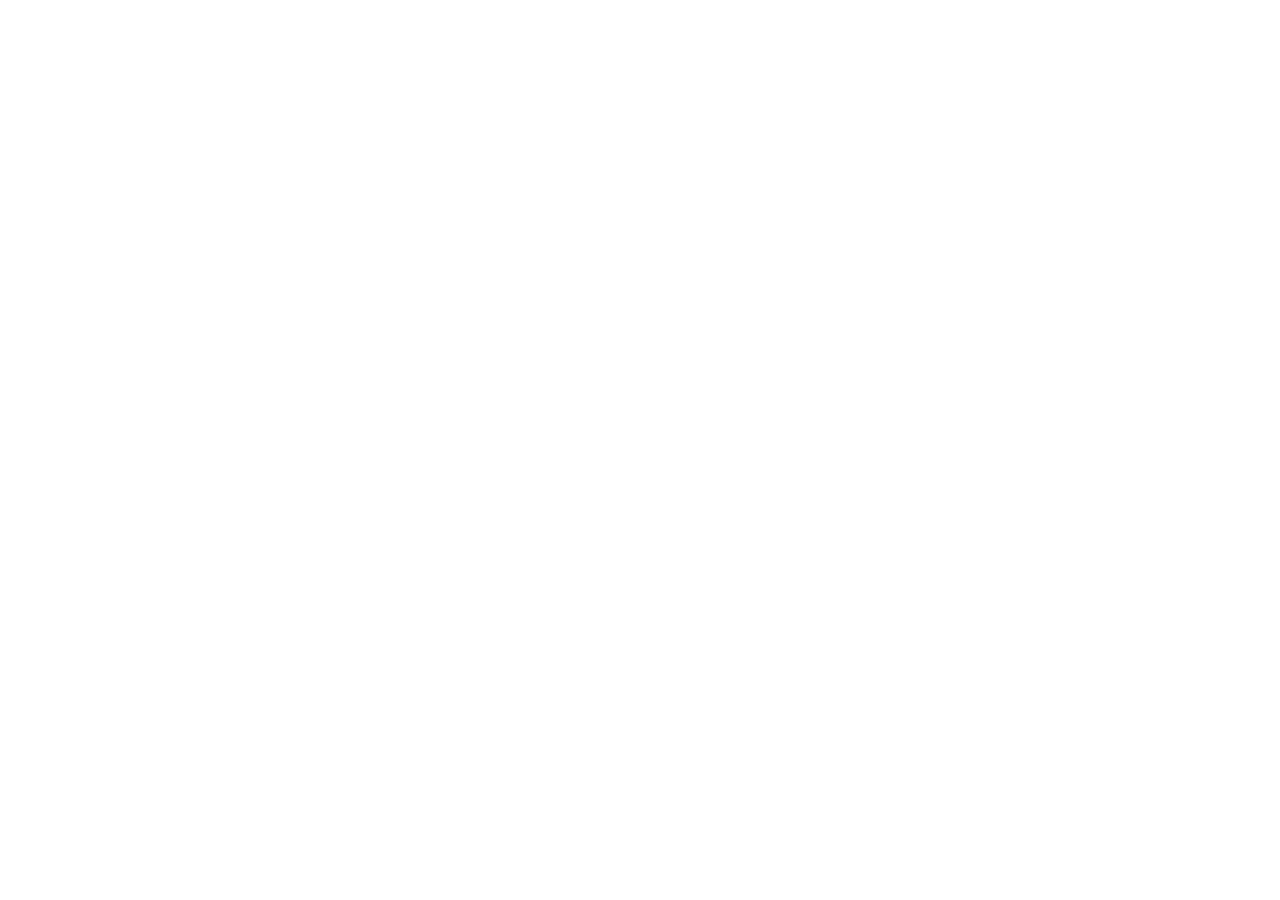
==== index.html @ 860aab01 "Initial commit" ====
<!DOCTYPE html>
<html lang="ru">
  <head>
    <meta charset="UTF-8" />
    <meta http-equiv="X-UA-Compatible" content="IE=edge" />
    <meta name="viewport" content="width=device-width, initial-scale=1.0" />
    <title>Оно тебе надо — аукцион вещей, в которые никто не верил</title>
  </head>
  <body></body>
</html>
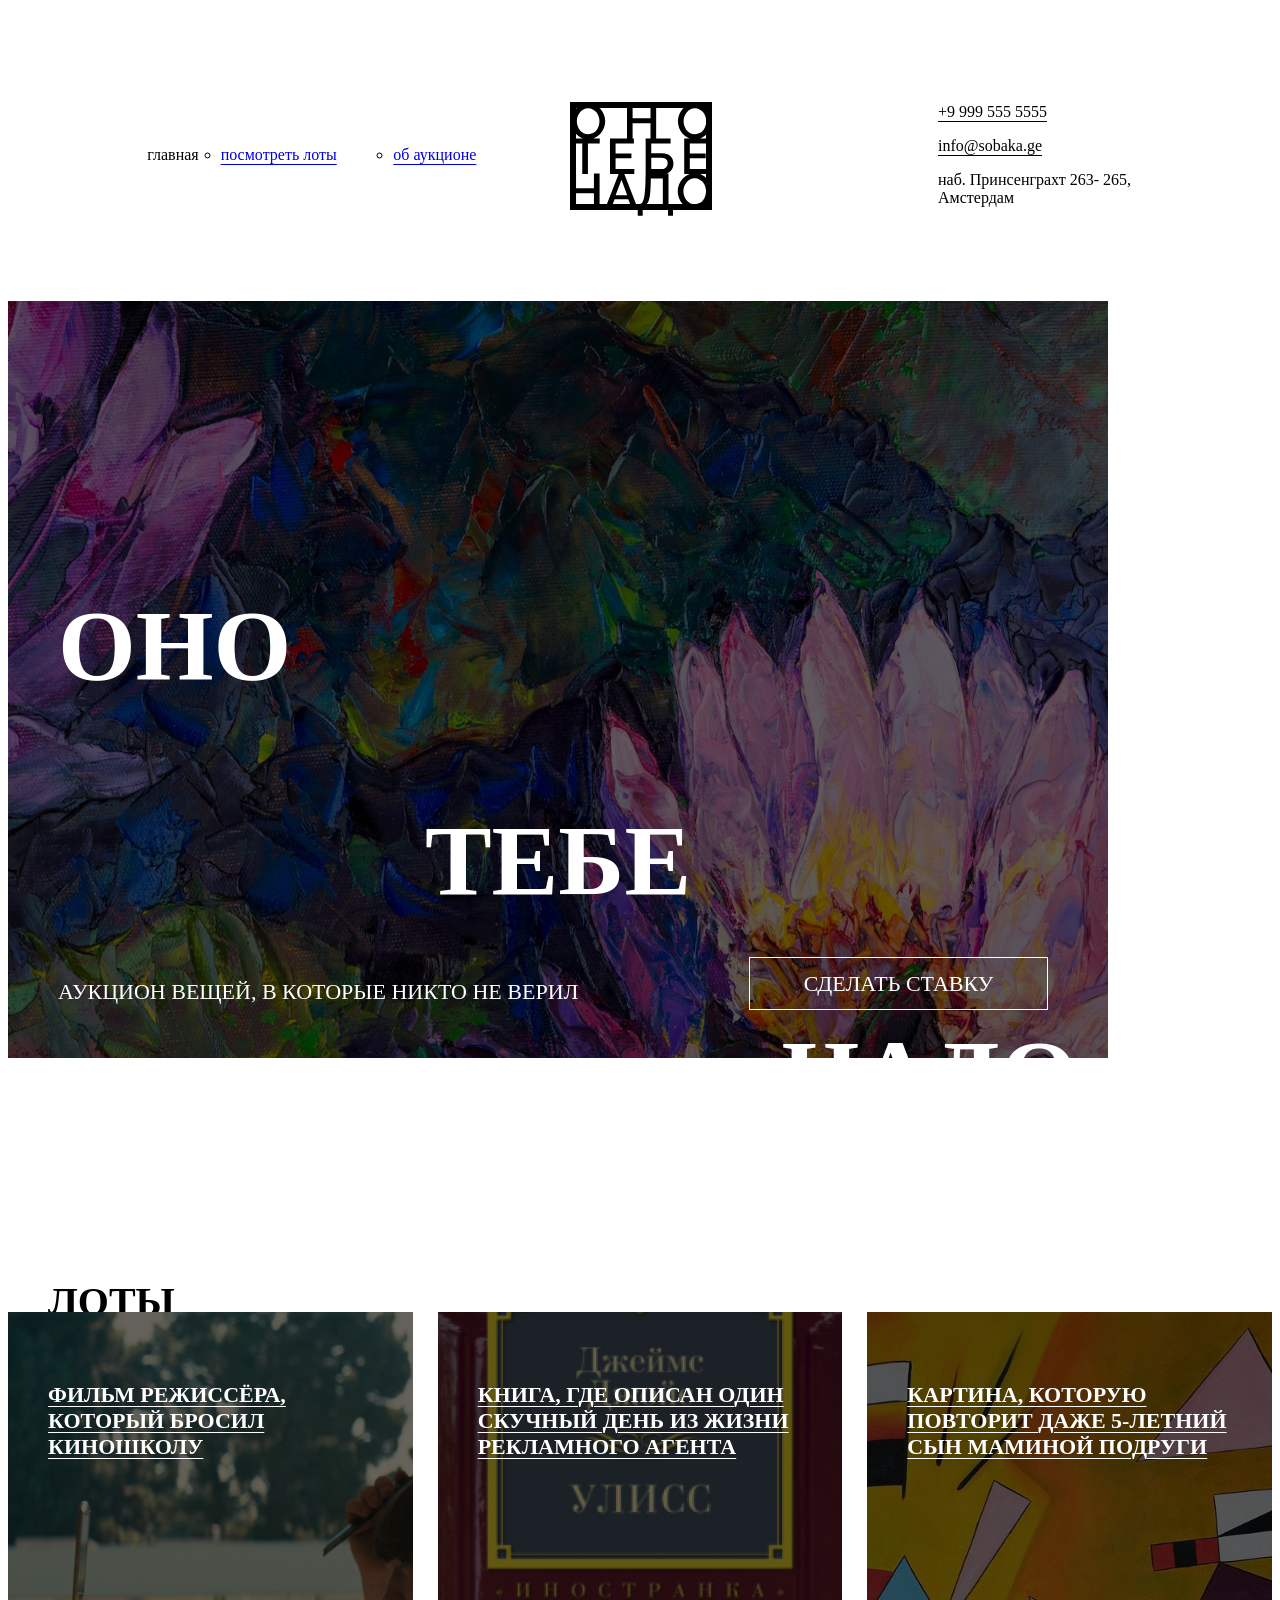
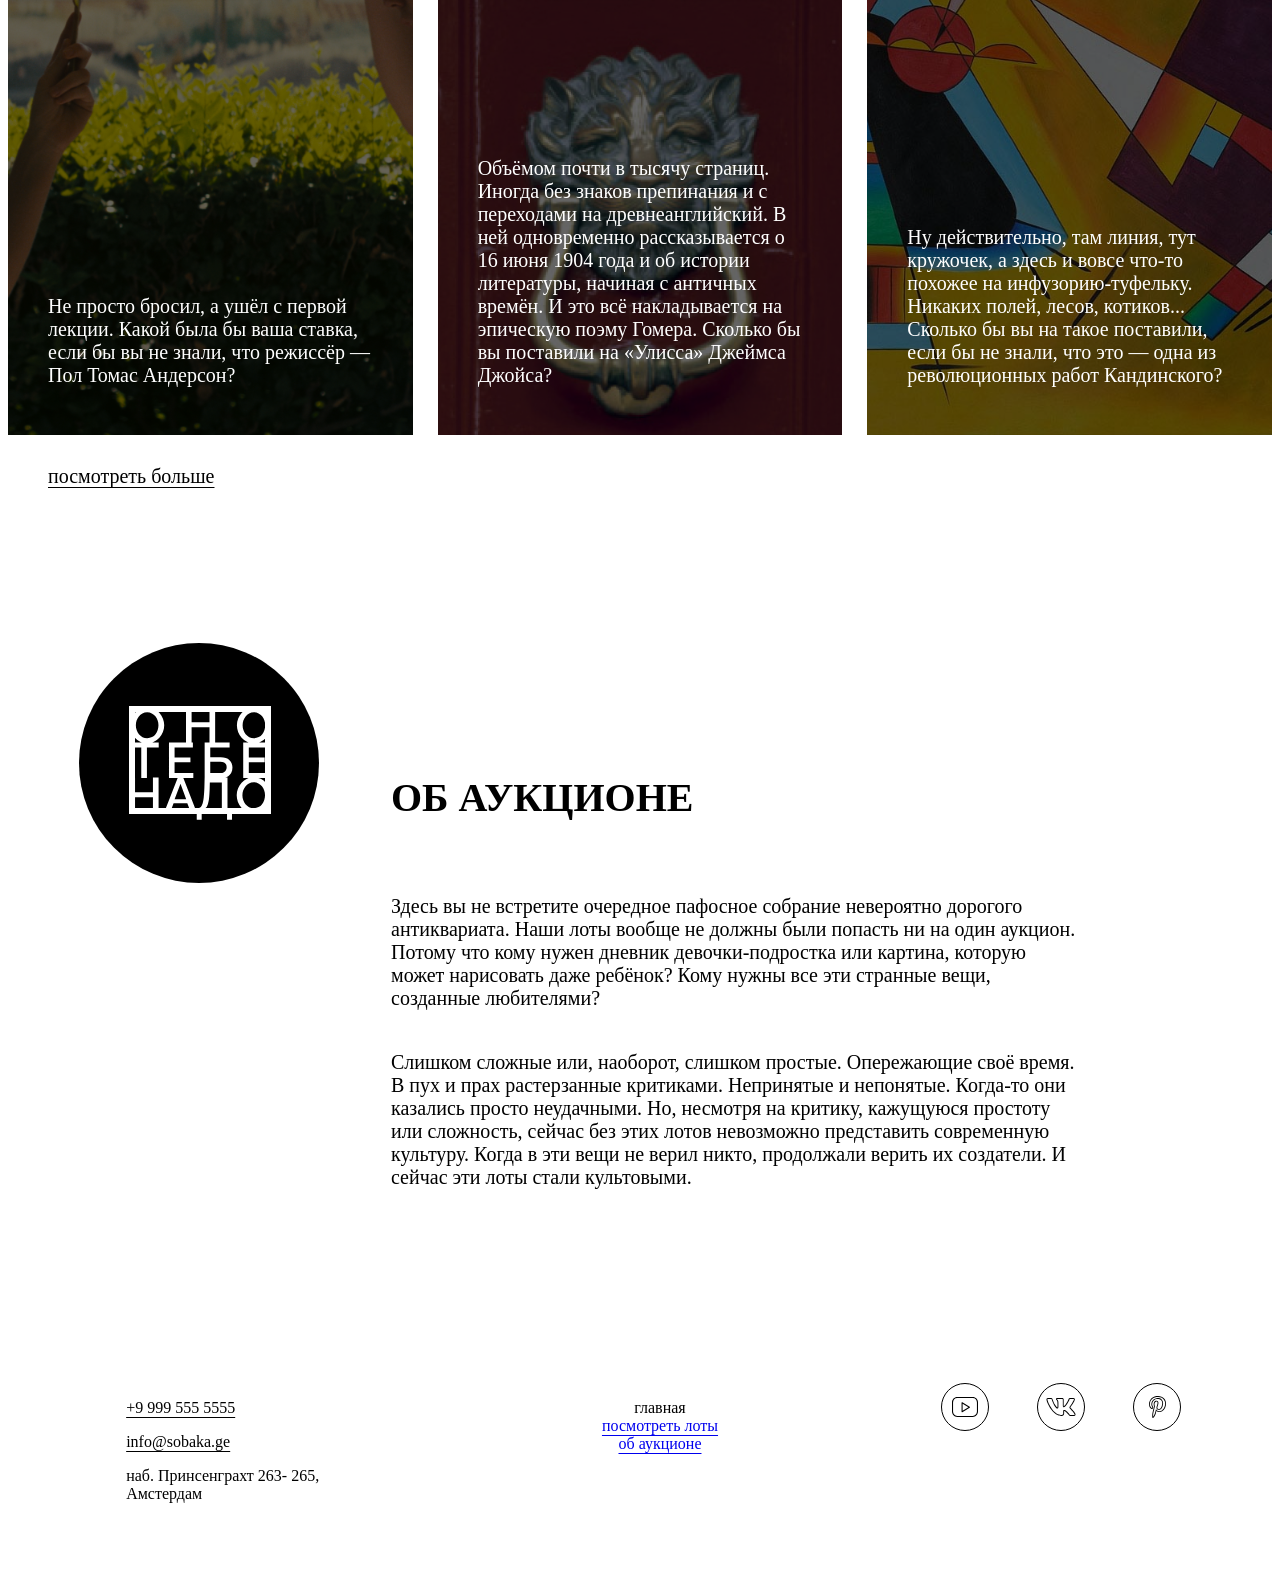
==== commit fba7baec: "новая папка" ====
--- a/index.html
+++ b/index.html
@@ -5,6 +5,150 @@
     <meta http-equiv="X-UA-Compatible" content="IE=edge" />
     <meta name="viewport" content="width=device-width, initial-scale=1.0" />
     <title>Оно тебе надо — аукцион вещей, в которые никто не верил</title>
+    <link rel="stylesheet" href="fonts/fonts.css">
+    <link rel="stylesheet" href="styles/global.css">
+    <link rel="stylesheet" href="styles/style.css">
   </head>
-  <body></body>
+  <body>
+    <header class="header">
+      <nav class="nav">
+        <ul class="menu">
+          <li class="list_non">
+            <a class="favorit">главная</a>
+          </li>
+          <li>
+            <a class="looklots" href="#0">посмотреть лоты</a>
+          </li>
+          <li>
+            <a class="info" href="#0">об аукционе</a>
+          </li>
+        </ul>
+
+      </nav>
+      <a class="logofirst">
+        <img src="images/logo-black.svg" alt="оно тебе надо">
+      </a>
+      <address class="contacts">
+        <ul class="address">
+            <li class="address_number"><p>+9 999 555 5555</p></li>
+            <li class="address_email"><p>info@sobaka.ge</p></li>
+            <li class="address_street"><p>наб. Принсенграхт 263- 265, Амстердам</p></li>
+        </ul>
+          </address>
+    </header>
+    
+    <main class="main">
+  <div class="cover">
+    <!-- Главный контейнер-->
+    <div class="img_container">
+      
+    
+      <img class="img_lotus" src="images/cover.jpg" alt="цветы, лотусы">
+      
+      <!-- Затемнение-->
+      <div class="overlay"></div>
+      
+    
+      <div class="title_conteiner">
+        <div class="title">
+          <p class="title_ono">ОНО</p>
+          <p class="title_tebe">ТЕБЕ</p>
+          <p class="title_nado">НАДО</p>
+        </div>
+      </div>
+      
+    
+      <div class="description">
+        <p>Аукцион вещей, в которые никто не верил</p>
+        <div class="button" >
+          <span class="button_click" href="#0">Сделать ставку</span>
+        </div>
+      </div>
+    </div>
+  </div>
+
+  <div class="lots">
+<p class="titlelots">Лоты</p>
+
+<section class="grid_lots">
+  <div class="imglot1">
+    <div class="overlay"></div>
+    <div class="titlots">
+    <p class="1">Фильм режиссёра, который бросил киношколу</p></div>
+    <div class="textlots">
+    <a>Не просто бросил, а ушёл с первой лекции. Какой была бы ваша ставка, если бы вы не знали, что режиссёр — Пол Томас Андерсон?</a>
+    </div>
+    <img class="imglot" src="images/card-lot-01.jpg" alt="Парень расчесывается и смотрит в зеркало">
+</div>
+  <div class="imglot2">
+    <div class="overlay"></div>
+        <div class="titlots">
+    <p class="1">Книга, где описан один скучный день из жизни рекламного агента</p></div>
+    <div class="textlots">
+    <a>Объёмом почти в тысячу страниц. Иногда без знаков препинания и с переходами на древнеанглийский. В ней одновременно рассказывается о 16 июня 1904 года и об истории литературы, начиная с античных времён. И это всё накладывается на эпическую поэму Гомера. Сколько бы вы поставили на «Улисса» Джеймса Джойса?</a>
+    </div>
+    <img class="imglot" src="images/card-lot-02.jpg" alt="Дверная ручка с подписью Джеймс Джойс Улисс Иностранка">
+  
+  </div>
+  <div class="imglot3">
+    <div class="overlay"></div>
+        <div class="titlots">
+    <p class="1">Картина, которую повторит даже 5-летний сын маминой подруги</p></div>
+    <div class="textlots">
+    <a>Ну действительно, там линия, тут кружочек, а здесь и вовсе что-то похожее на инфузорию-туфельку. Никаких полей, лесов, котиков... Сколько бы вы на такое поставили, если бы не знали, что это — одна из революционных работ Кандинского?</a>
+    </div>
+    <img class="imglot" src="images/card-lot-03.jpg" alt="Геометрические фигуры разной раскраски">
+  </div>
+  <div class="asidelots">
+    <span href="#0">посмотреть больше</span>
+  </div>
+</section>
+</div>
+
+<aside class="about">
+  <div class="blackitem">
+  <div class="imgwhitelogo">
+    <img src="images/logo-white.svg" alt="черный круг"></div>
+</div>
+<div class="asidecont">
+  <h1 class="asidetitle">Об аукционе</h1>
+  <div class="asidetext">
+  <h2 class="aboutinfo">Здесь вы не встретите очередное пафосное собрание невероятно дорогого антиквариата. Наши лоты вообще не должны были попасть ни на один аукцион. Потому что кому нужен дневник девочки-подростка или картина, которую может нарисовать даже ребёнок? Кому нужны все эти странные вещи, созданные любителями?</h2>
+  <h2 class="aboutinfo">Слишком сложные или, наоборот, слишком простые. Опережающие своё время. В пух и прах растерзанные критиками. Непринятые и непонятые. Когда-то они казались просто неудачными. Но, несмотря
+на критику, кажущуюся простоту или сложность, сейчас без этих лотов невозможно представить современную культуру. Когда в эти вещи не верил никто, продолжали верить их создатели. И сейчас эти лоты стали культовыми. </h2>
+</div>
+</div>
+</aside>
+</main>
+<foother class="foother">
+
+        <address class="contacts_foother">
+        <ul class="address">
+            <li class="address_number"><p>+9 999 555 5555</p></li>
+            <li class="address_email"><p>info@sobaka.ge</p></li>
+            <li class="address_street"><p>наб. Принсенграхт 263- 265, Амстердам</p></li>
+        </ul>
+          </address>
+
+  <nav class="nav_foother">
+        <ul class="menu_nav_foother">
+          <li>
+            <a class="favorit">главная</a>
+          </li>
+          <li>
+            <a class="looklots" href="#0">посмотреть лоты</a>
+          </li>
+          <li>
+            <a class="info" href="#0">об аукционе</a>
+          </li>
+        </ul>
+
+      </nav>
+      <div class="img_foother">
+<img src="images/yt.svg" alt="Логотип Ютуб">
+<img src="images/vk.svg" alt="ЛоготипВконтакте">
+<img src="images/pinterest.svg" alt="Логотип Пинтерест">
+      </div>
+</foother>
+  </body>
 </html>
--- a/fonts/fonts.css
+++ b/fonts/fonts.css
@@ -0,0 +1,17 @@
+@font-face {
+  font-family: Raleway;
+  src:
+    url(./Raleway-Regular.woff2) format('woff2'),
+    url(./Raleway-Regular.woff) format('woff');
+  font-weight: normal;
+  font-display: swap;
+}
+
+@font-face {
+  font-family: Raleway;
+  src:
+    url(./Raleway-Bold.woff2) format('woff2'),
+    url(./Raleway-Bold.woff) format('woff');
+  font-weight: bold;
+  font-display: swap;
+}
--- a/styles/style.css
+++ b/styles/style.css
@@ -0,0 +1,321 @@
+
+.header {
+    height: 293px;
+    display: grid;
+    grid-template-columns: 1fr min-content 1fr;
+    align-items: center;
+}
+.logofirst {
+    display: block;
+    width: 148px;
+    height: 105px;
+
+}
+
+.menu {
+    display: grid;
+    grid-template-columns: 1fr 1fr 1fr;
+    position: relative;
+    list-style-type: circle;
+}
+
+.nav {
+    white-space: nowrap;
+}
+
+.info, .looklots {
+    text-decoration: underline;
+    text-decoration-skip-ink:auto;
+    text-decoration-thickness:1px;
+    text-underline-offset:4px;
+}
+.list_non {
+    list-style: none;
+    text-align: end;
+    margin-right: 22px;
+} 
+
+li {
+    padding-right: 0;
+    column-gap: 50px;
+}
+
+.contacts {
+    margin-left: 184px;
+    margin-right: 100px;
+    white-space: initial;
+}
+
+.address {
+    list-style: none;
+    font-style: normal;
+}
+.address_number, .address_email {
+    text-decoration: underline;
+    text-decoration-skip-ink:auto;
+    text-decoration-thickness:1px;
+    text-underline-offset:4px;
+}
+
+.main {
+    width: 100%;
+    height: max-content;
+}
+
+.cover {
+    height: 757px;
+    width: 1100px;
+    overflow: hidden;
+    margin-bottom: 180px;
+}
+
+
+
+.img_container {
+    position: relative;
+    width: 1100px;
+    height: 757px;
+    overflow: hidden;
+    object-fit: cover;
+    display: block;
+}
+
+.img_lotus {
+    width: 100%;
+    height: 100%;
+}
+.overlay {
+    position: absolute;
+    width: 100%;
+    height: 100%;
+    top: 0;
+    left: 0;
+    background-color: rgba(0, 0, 0, 0.6);
+}
+
+.title {
+  position: absolute;
+  top: 50%;
+  left: 50%;
+  width: 1000px;
+  height: 385px;
+  transform: translate(-50%, -50%);
+  text-align: center;
+  color: white;
+  margin: 0;
+  z-index: 3;
+  font-size: 100px;
+  font-weight: 700;
+  letter-spacing: 30%;
+}
+
+.title_ono {
+    text-align: start;
+}
+
+.title_tebe {
+    text-align: center;
+}
+
+.title_nado {
+    text-align: end;
+    transform: translate(20px, 0);
+}
+
+.description {
+    z-index: 3;
+    position: absolute;
+    width: 90%;
+    height: 51px;
+    color: white;
+    left: 0;
+    bottom: 0;
+    margin: 50px;
+    text-transform: uppercase;
+    align-content: center;
+    font-size: 22px;
+    word-spacing: 90%;
+}
+
+.button {
+    display: flex;
+    position: absolute;
+    right: 0;
+    top: 0;
+    width: 30%;
+    height: 100%;
+    border: 1px solid white;
+    justify-content: center;
+}
+
+.button_click {
+    text-decoration: none;
+    align-content: center;
+}
+
+.lots {
+    position: relative;
+    width: 100%;
+}
+
+.titlelots {
+    position: absolute;
+    top: 0;
+    left: 40;
+    text-transform: uppercase;
+    font-size: 40px;
+    font-weight: bold;
+    margin-left: 40px;
+}
+
+.grid_lots {
+    height: 100%;
+    width: 100%;
+    position: relative;
+    top: 0;
+    left: 0;
+    display: grid;
+    grid-template-columns: 1fr 1fr 1fr;
+    height: 723px;
+    overflow: hidden;
+    gap: 25px;
+    padding-top: 74px;
+    padding-bottom: 53px;
+}
+
+.imglot1, 
+.imglot2,
+.imglot3 {
+    position: relative;
+    width: 100%;
+    height: 100%;
+    overflow: hidden;
+
+    display: block;
+}
+
+.imglot {
+    width: 100%;
+    height: 100%;
+    object-fit: cover;
+}
+
+.titlots {
+    top: 0;
+    left: 0;
+    color: white;
+    position: absolute;
+    margin: 48px 40px;
+    font-size: 22px;
+    font-weight: bold;
+    text-transform: uppercase;
+    text-decoration: underline;
+    text-decoration-skip-ink:auto;
+    text-decoration-thickness:1px;
+    text-underline-offset:4px;
+}
+
+.textlots {
+    bottom: 0;
+    left: 0;
+    position: absolute;
+    color: white;
+    font-size: 20px;
+    margin: 48px 40px;
+    max-height: 360px;
+}
+.asidelots {
+    position: absolute;
+    bottom: 0;
+    left: 0;
+    margin-left: 40px;
+    font-size: 20px;
+    text-decoration: underline;
+    text-decoration-skip-ink:auto;
+    text-decoration-thickness:1px;
+    text-underline-offset:4px;
+
+}
+
+.about {
+    position: relative;
+    width: 1052px;
+    height: 595px;
+    margin: 120px 24px 180px;
+
+}
+
+.imgwhitelogo {
+    margin: auto;
+    width: 148px;
+    height: 114px;
+}
+
+.blackitem {
+    position: relative;
+    width: 240px;
+    height: 240px;
+    border-radius: 240px;
+    background-color: black;
+    left: 47px;
+    top: 35px;
+    align-content: center;
+}
+
+.asidecont {
+    position: absolute;
+    bottom: 13px;
+    right: 0;
+    width: 693px;
+    height: 449px;
+    display: flex;
+    flex-direction: column;
+    justify-content: space-between;
+}
+
+.asidetext {
+    position: relative;
+}
+
+.asidetitle {
+    text-transform: uppercase;
+    font-size: 40px;
+}
+
+.aboutinfo {
+    font-size: 20px;
+    font-weight: normal;
+    padding-top: 24px;
+}
+
+.foother {
+    display: grid;
+    grid-template-columns: 1fr 1fr 1fr;
+    width: 100%;
+    height: 180px;
+    justify-items: center;
+}
+
+.contacts_foother {
+    max-width: 265px;
+    list-style: none;
+    font-style: normal;
+}
+
+.nav_foother {
+    text-align: center;
+}
+
+.menu_nav_foother {
+    display: grid;
+    grid-template-rows: 1fr 1fr 1fr;
+    list-style-type: none;
+}
+
+.img_foother {
+    width: 48px;
+    display: flex;
+    gap: 48px;
+    align-items: flex-start;
+    justify-content: center;
+}
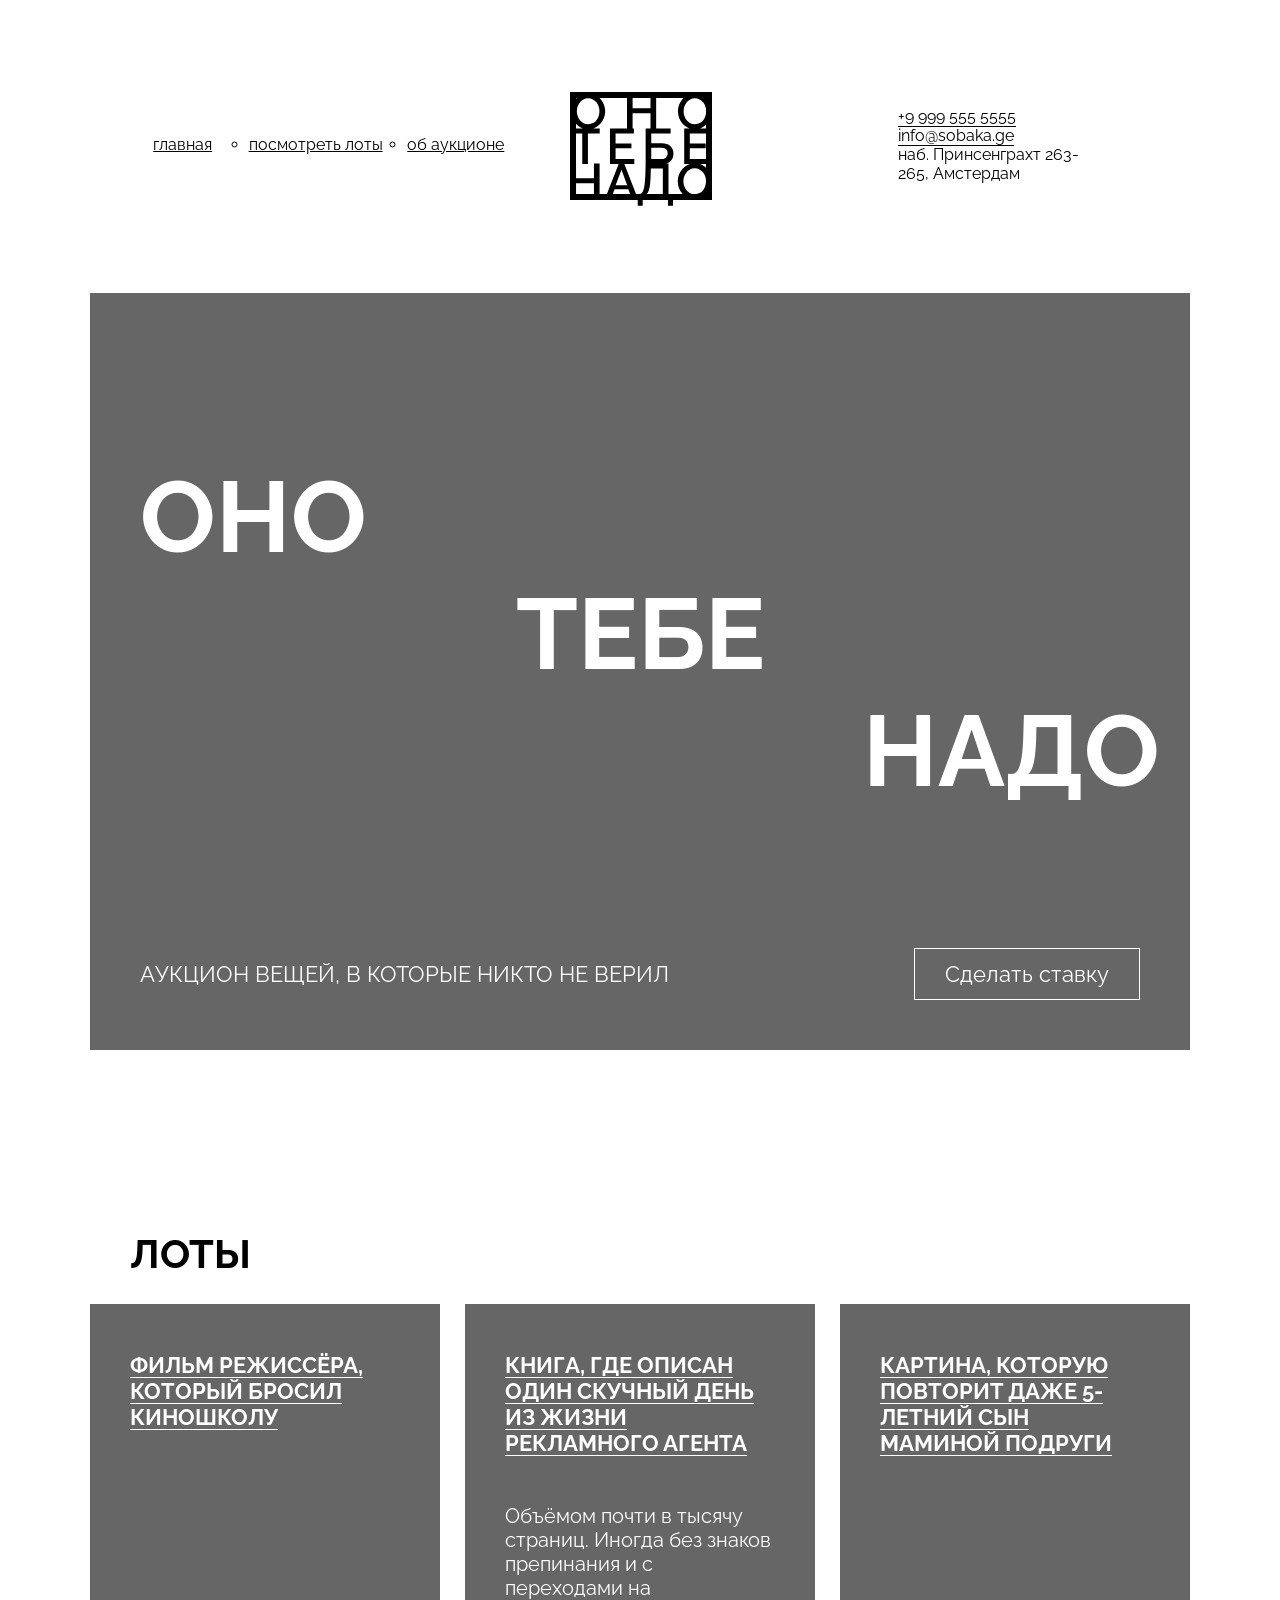
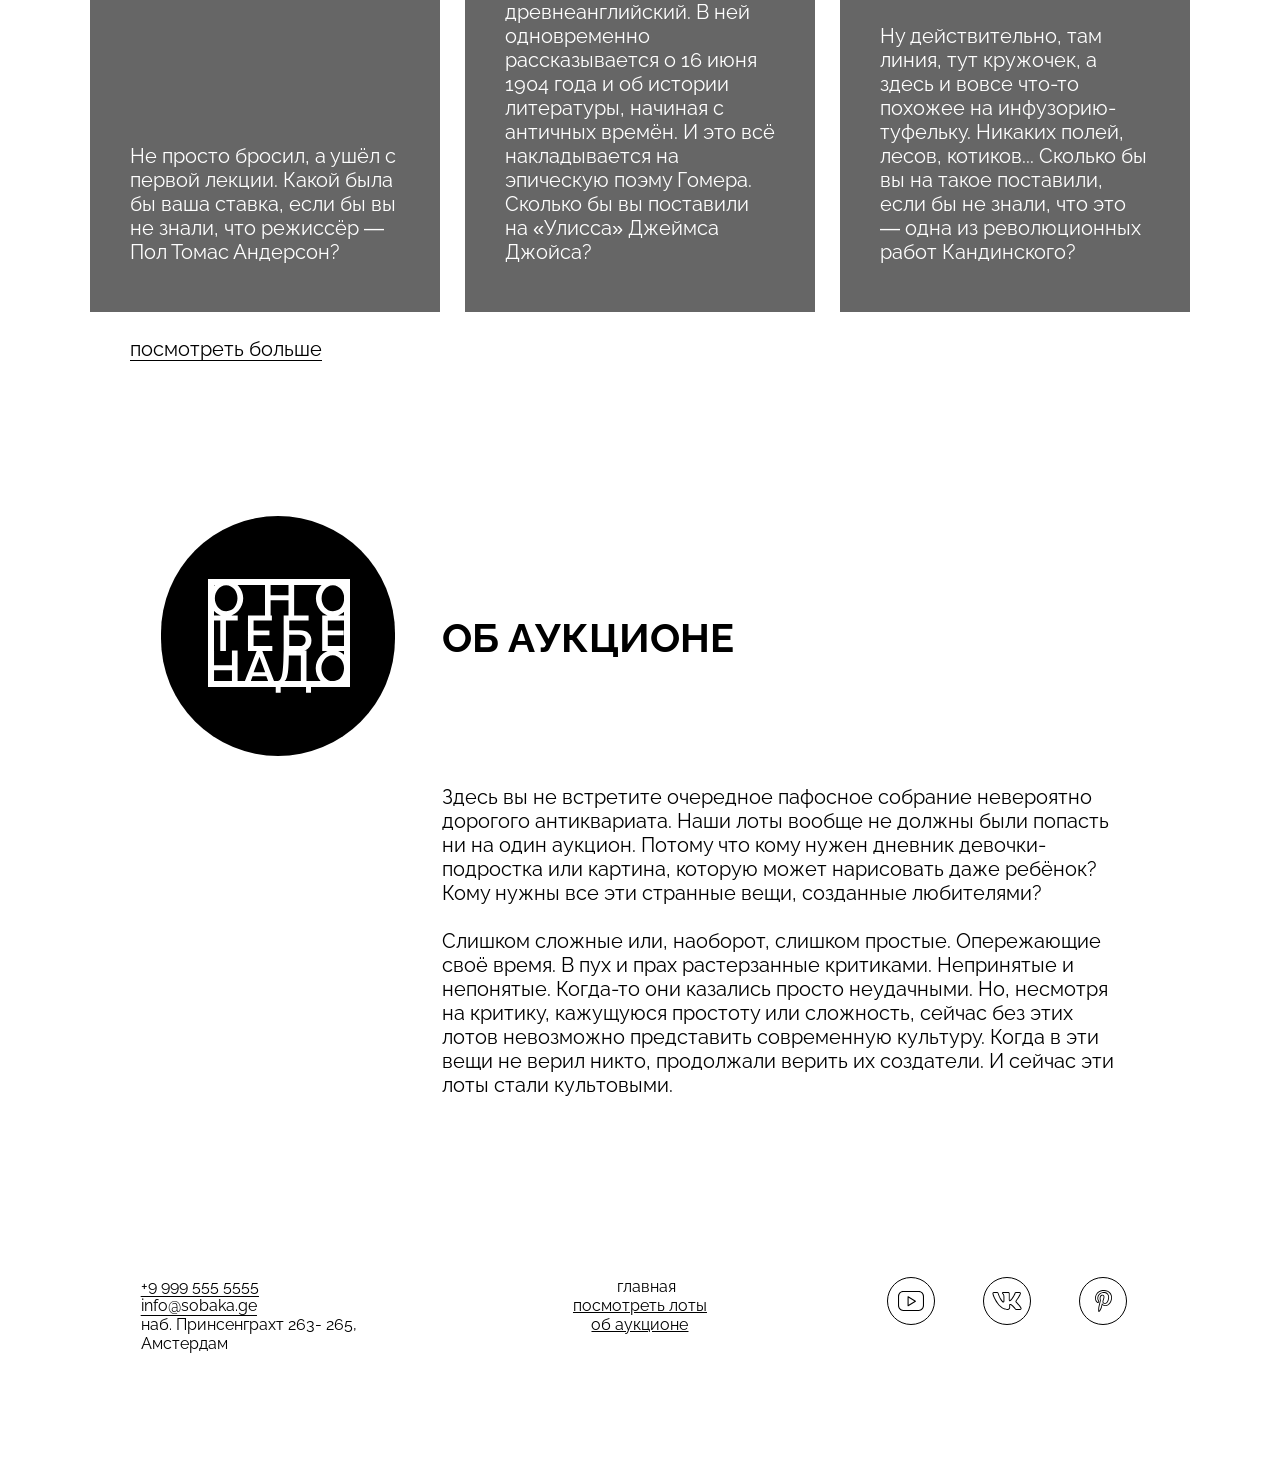
==== commit 9daac69e: "Добавил кучу исправлений" ====
--- a/index.html
+++ b/index.html
@@ -1,154 +1,154 @@
 <!DOCTYPE html>
 <html lang="ru">
-  <head>
-    <meta charset="UTF-8" />
-    <meta http-equiv="X-UA-Compatible" content="IE=edge" />
-    <meta name="viewport" content="width=device-width, initial-scale=1.0" />
-    <title>Оно тебе надо — аукцион вещей, в которые никто не верил</title>
-    <link rel="stylesheet" href="fonts/fonts.css">
-    <link rel="stylesheet" href="styles/global.css">
-    <link rel="stylesheet" href="styles/style.css">
-  </head>
-  <body>
-    <header class="header">
-      <nav class="nav">
-        <ul class="menu">
-          <li class="list_non">
-            <a class="favorit">главная</a>
+
+<head>
+  <meta charset="UTF-8" />
+  <meta http-equiv="X-UA-Compatible" content="IE=edge" />
+  <meta name="viewport" content="width=device-width, initial-scale=1.0" />
+  <title>Оно тебе надо — аукцион вещей, в которые никто не верил</title>
+  <link rel="stylesheet" href="fonts/fonts.css">
+  <link rel="stylesheet" href="styles/global.css">
+  <link rel="stylesheet" href="styles/style.css">
+</head>
+
+<body>
+  <header class="header">
+    <nav id="main" class="nav">
+      <ul class="menu">
+        <li class="link-active">
+          <a href="#0">главная</a>
+        </li>
+        <li>
+          <a href="#lots">посмотреть лоты</a>
+        </li>
+        <li>
+          <a href="#about">об аукционе</a>
+        </li>
+      </ul>
+
+    </nav>
+    <a class="logofirst">
+      <img src="images/logo-black.svg" alt="оно тебе надо">
+    </a>
+    <address class="contacts">
+      <ul class="address">
+        <li class="contacts_block"><a href="tel:+9 999 555 5555">+9 999 555 5555</a></li>
+        <li class="contacts_block"><a href="mailto:info@sobaka.ge">info@sobaka.ge</a></li>
+        <li class="contacts_block contacts_block_none"><a class="contacts_block_none"
+            href="https://yandex.ru/maps/-/CXFkNCne" target="_blank" rel="noopener noreferrer">наб. Принсенграхт 263- 265, Амстердам</a></li>
+      </ul>
+    </address>
+  </header>
+
+  <main class="main">
+    <section class="cover">
+      <div class="img_container">
+
+        <div class="overlay"></div>
+        <h1 class="title">
+          <span class="title_align_start">Оно</span>
+          <span class="title_align_center">Тебе</span>
+          <span class="title_align_end">Надо</span>
+        </h1>
+
+
+
+        <div class="description">
+          <p>Аукцион вещей, в которые никто не верил</p>
+          <button class="button">Сделать ставку</button>
+        </div>
+
+      </div>
+
+      <section class="lots" id="lots">
+        <h2 class="titlelots">Лоты</h2>
+
+        <ul class="grid_lots">
+          <li class="content_lot img_card_lot_01">
+            <div class="overlay"></div>
+            <h2 class="titlots">Фильм режиссёра, который бросил киношколу</h2>
+            <h3 class="textlots">Не просто бросил, а ушёл с первой лекции. Какой была бы ваша ставка, если бы вы не
+              знали, что режиссёр
+              — Пол Томас Андерсон?</h3>
           </li>
-          <li>
-            <a class="looklots" href="#0">посмотреть лоты</a>
+          <li class="content_lot img_card_lot_02">
+            <div class="overlay"></div>
+            <h2 class="titlots">Книга, где описан один скучный день из жизни рекламного агента</h2>
+            <h3 class="textlots">Объёмом почти в тысячу страниц. Иногда без знаков препинания и с переходами на
+              древнеанглийский. В ней
+              одновременно рассказывается о 16 июня 1904 года и об истории литературы, начиная с античных времён. И
+              это всё накладывается на эпическую поэму Гомера. Сколько бы вы поставили на «Улисса» Джеймса Джойса?</h3>
+
           </li>
-          <li>
-            <a class="info" href="#0">об аукционе</a>
+          <li class="content_lot img_card_lot_03">
+            <div class="overlay"></div>
+            <h2 class="titlots">Картина, которую повторит даже 5-летний сын маминой подруги</h2>
+            <h3 class="textlots">Ну действительно, там линия, тут кружочек, а здесь и вовсе что-то похожее на
+              инфузорию-туфельку.
+              Никаких полей, лесов, котиков... Сколько бы вы на такое поставили, если бы не знали, что это — одна из
+              революционных работ Кандинского?</h3>
           </li>
+          <div class="asidelots">
+            <a href="#0">посмотреть больше</a>
+          </div>
         </ul>
+      </section>
 
-      </nav>
-      <a class="logofirst">
-        <img src="images/logo-black.svg" alt="оно тебе надо">
-      </a>
-      <address class="contacts">
-        <ul class="address">
-            <li class="address_number"><p>+9 999 555 5555</p></li>
-            <li class="address_email"><p>info@sobaka.ge</p></li>
-            <li class="address_street"><p>наб. Принсенграхт 263- 265, Амстердам</p></li>
-        </ul>
-          </address>
-    </header>
-    
-    <main class="main">
-  <div class="cover">
-    <!-- Главный контейнер-->
-    <div class="img_container">
-      
-    
-      <img class="img_lotus" src="images/cover.jpg" alt="цветы, лотусы">
-      
-      <!-- Затемнение-->
-      <div class="overlay"></div>
-      
-    
-      <div class="title_conteiner">
-        <div class="title">
-          <p class="title_ono">ОНО</p>
-          <p class="title_tebe">ТЕБЕ</p>
-          <p class="title_nado">НАДО</p>
+      <section class="about" id="about">
+        <div class="blackitem">
+          <div class="imgwhitelogo">
+            <img src="images/logo-white.svg" alt="черный круг">
+          </div>
         </div>
-      </div>
-      
-    
-      <div class="description">
-        <p>Аукцион вещей, в которые никто не верил</p>
-        <div class="button" >
-          <span class="button_click" href="#0">Сделать ставку</span>
-        </div>
-      </div>
-    </div>
-  </div>
+        <article class="asidecont">
+          <h2 class="asidetitle">Об аукционе</h2>
+          <div class="asidetext">
+            <p class="aboutinfo">Здесь вы не встретите очередное пафосное собрание невероятно дорогого антиквариата.
+              Наши лоты вообще не должны были попасть ни на один аукцион. Потому что кому нужен дневник
+              девочки-подростка или картина, которую может нарисовать даже ребёнок? Кому нужны все эти странные вещи,
+              созданные любителями?</p>
+            <p class="aboutinfo">Слишком сложные или, наоборот, слишком простые. Опережающие своё время. В пух и прах
+              растерзанные критиками. Непринятые и непонятые. Когда-то они казались просто неудачными. Но, несмотря
+              на критику, кажущуюся простоту или сложность, сейчас без этих лотов невозможно представить современную
+              культуру. Когда в эти вещи не верил никто, продолжали верить их создатели. И сейчас эти лоты стали
+              культовыми. </p>
+          </div>
+        </article>
+      </section>
+    </section>
+  </main>
+  <footer class="footer">
 
-  <div class="lots">
-<p class="titlelots">Лоты</p>
+    <address class="contacts_foother">
+      <ul class="address">
+        <li class="contacts_block"><a href="tel:+9 999 555 5555">+9 999 555 5555</a></li>
+        <li class="contacts_block"><a href="mailto:info@sobaka.ge">info@sobaka.ge</a></li>
+        <li class="contacts_block contacts_block_none"><a class="contacts_block_none"
+            href="https://yandex.ru/maps/-/CXFkNCne" target="_blank" rel="noopener noreferrer">наб. Принсенграхт 263- 265, Амстердам</a></li>
+      </ul>
+    </address>
 
-<section class="grid_lots">
-  <div class="imglot1">
-    <div class="overlay"></div>
-    <div class="titlots">
-    <p class="1">Фильм режиссёра, который бросил киношколу</p></div>
-    <div class="textlots">
-    <a>Не просто бросил, а ушёл с первой лекции. Какой была бы ваша ставка, если бы вы не знали, что режиссёр — Пол Томас Андерсон?</a>
-    </div>
-    <img class="imglot" src="images/card-lot-01.jpg" alt="Парень расчесывается и смотрит в зеркало">
-</div>
-  <div class="imglot2">
-    <div class="overlay"></div>
-        <div class="titlots">
-    <p class="1">Книга, где описан один скучный день из жизни рекламного агента</p></div>
-    <div class="textlots">
-    <a>Объёмом почти в тысячу страниц. Иногда без знаков препинания и с переходами на древнеанглийский. В ней одновременно рассказывается о 16 июня 1904 года и об истории литературы, начиная с античных времён. И это всё накладывается на эпическую поэму Гомера. Сколько бы вы поставили на «Улисса» Джеймса Джойса?</a>
-    </div>
-    <img class="imglot" src="images/card-lot-02.jpg" alt="Дверная ручка с подписью Джеймс Джойс Улисс Иностранка">
-  
-  </div>
-  <div class="imglot3">
-    <div class="overlay"></div>
-        <div class="titlots">
-    <p class="1">Картина, которую повторит даже 5-летний сын маминой подруги</p></div>
-    <div class="textlots">
-    <a>Ну действительно, там линия, тут кружочек, а здесь и вовсе что-то похожее на инфузорию-туфельку. Никаких полей, лесов, котиков... Сколько бы вы на такое поставили, если бы не знали, что это — одна из революционных работ Кандинского?</a>
-    </div>
-    <img class="imglot" src="images/card-lot-03.jpg" alt="Геометрические фигуры разной раскраски">
-  </div>
-  <div class="asidelots">
-    <span href="#0">посмотреть больше</span>
-  </div>
-</section>
-</div>
+    <nav class="nav_foother">
+      <ul class="menu_nav_foother">
+        <li class="link-active">
+          <a class="nav_decoration_none" href="#main">главная</a>
+        </li>
+        <li>
+          <a href="#lots">посмотреть лоты</a>
+        </li>
+        <li>
+          <a href="#about">об аукционе</a>
+        </li>
+      </ul>
 
-<aside class="about">
-  <div class="blackitem">
-  <div class="imgwhitelogo">
-    <img src="images/logo-white.svg" alt="черный круг"></div>
-</div>
-<div class="asidecont">
-  <h1 class="asidetitle">Об аукционе</h1>
-  <div class="asidetext">
-  <h2 class="aboutinfo">Здесь вы не встретите очередное пафосное собрание невероятно дорогого антиквариата. Наши лоты вообще не должны были попасть ни на один аукцион. Потому что кому нужен дневник девочки-подростка или картина, которую может нарисовать даже ребёнок? Кому нужны все эти странные вещи, созданные любителями?</h2>
-  <h2 class="aboutinfo">Слишком сложные или, наоборот, слишком простые. Опережающие своё время. В пух и прах растерзанные критиками. Непринятые и непонятые. Когда-то они казались просто неудачными. Но, несмотря
-на критику, кажущуюся простоту или сложность, сейчас без этих лотов невозможно представить современную культуру. Когда в эти вещи не верил никто, продолжали верить их создатели. И сейчас эти лоты стали культовыми. </h2>
-</div>
-</div>
-</aside>
-</main>
-<foother class="foother">
+    </nav>
+    <ul class="img_foother">
+      <li><a href="https://www.youtube.com/" target="_blank" rel="noopener noreferrer"><img class="img_foother" src="images/yt.svg" alt="Логотип Ютуб"></a></li>
+      <li><a href="https://vk.ru/" target="_blank" rel="noopener noreferrer"><img class="img_foother" src="images/vk.svg" alt="ЛоготипВконтакте"></a></li>
+      <li><a href="https://ru.pinterest.com/" target="_blank" rel="noopener noreferrer"><img class="img_foother" src="images/pinterest.svg"
+            alt="Логотип Пинтерест"></a></li>
+    </ul>
+  </footer>
+</body>
 
-        <address class="contacts_foother">
-        <ul class="address">
-            <li class="address_number"><p>+9 999 555 5555</p></li>
-            <li class="address_email"><p>info@sobaka.ge</p></li>
-            <li class="address_street"><p>наб. Принсенграхт 263- 265, Амстердам</p></li>
-        </ul>
-          </address>
-
-  <nav class="nav_foother">
-        <ul class="menu_nav_foother">
-          <li>
-            <a class="favorit">главная</a>
-          </li>
-          <li>
-            <a class="looklots" href="#0">посмотреть лоты</a>
-          </li>
-          <li>
-            <a class="info" href="#0">об аукционе</a>
-          </li>
-        </ul>
-
-      </nav>
-      <div class="img_foother">
-<img src="images/yt.svg" alt="Логотип Ютуб">
-<img src="images/vk.svg" alt="ЛоготипВконтакте">
-<img src="images/pinterest.svg" alt="Логотип Пинтерест">
-      </div>
-</foother>
-  </body>
-</html>
+</html>
--- a/styles/global.css
+++ b/styles/global.css
@@ -0,0 +1,42 @@
+*,
+*::before,
+*::after {
+  box-sizing: border-box;
+}
+
+html {
+scroll-behavior: smooth;
+}
+
+body {
+  width: 1100px;
+  margin: 0 auto;
+  font-family: Raleway, sans-serif;
+}
+
+h1,
+h2,
+h3,
+h4,
+h5,
+h6,
+p,
+ul,
+ol,
+li,
+blockquote {
+  margin: 0;
+  padding: 0;
+}
+
+a {
+  color: inherit;
+}
+
+img {
+  width: 100%;
+}
+
+button {
+  font: inherit;
+}
--- a/styles/style.css
+++ b/styles/style.css
@@ -1,10 +1,11 @@
-
 .header {
-    height: 293px;
+    padding-top: 92px;
+    padding-bottom: 96px;
     display: grid;
     grid-template-columns: 1fr min-content 1fr;
     align-items: center;
 }
+
 .logofirst {
     display: block;
     width: 148px;
@@ -19,25 +20,20 @@
     list-style-type: circle;
 }
 
-.nav {
-    white-space: nowrap;
-}
-
-.info, .looklots {
+
+
+.info,
+.looklots {
     text-decoration: underline;
-    text-decoration-skip-ink:auto;
-    text-decoration-thickness:1px;
-    text-underline-offset:4px;
-}
-.list_non {
+    text-decoration-skip-ink: auto;
+    text-decoration-thickness: 1px;
+    text-underline-offset: 4px;
+}
+
+.link-active {
     list-style: none;
     text-align: end;
-    margin-right: 22px;
-} 
-
-li {
-    padding-right: 0;
-    column-gap: 50px;
+    margin-right: 23%;
 }
 
 .contacts {
@@ -50,11 +46,17 @@
     list-style: none;
     font-style: normal;
 }
-.address_number, .address_email {
+
+.contacts_block {
     text-decoration: underline;
-    text-decoration-skip-ink:auto;
-    text-decoration-thickness:1px;
-    text-underline-offset:4px;
+    text-decoration-skip-ink: auto;
+    text-decoration-thickness: 1px;
+    text-underline-offset: 4px;
+}
+
+.contacts_block_none {
+    text-decoration: none;
+    text-decoration-skip-ink: auto;
 }
 
 .main {
@@ -63,7 +65,7 @@
 }
 
 .cover {
-    height: 757px;
+    min-height: 757px;
     width: 1100px;
     overflow: hidden;
     margin-bottom: 180px;
@@ -74,84 +76,79 @@
 .img_container {
     position: relative;
     width: 1100px;
-    height: 757px;
+    min-height: 757px;
     overflow: hidden;
-    object-fit: cover;
-    display: block;
-}
-
-.img_lotus {
-    width: 100%;
-    height: 100%;
-}
+    display: flex;
+    background-size: cover;
+    background-image: url('/Users/nikita/dev/first-project/ono-tebe-nado-fd/images/cover.jpg');
+    flex-direction: column;
+    justify-content: space-between;
+    align-items: center;
+    margin-bottom: 180px;
+}
+
 .overlay {
     position: absolute;
     width: 100%;
     height: 100%;
-    top: 0;
-    left: 0;
+    inset: 0;
     background-color: rgba(0, 0, 0, 0.6);
 }
 
 .title {
-  position: absolute;
-  top: 50%;
-  left: 50%;
-  width: 1000px;
-  height: 385px;
-  transform: translate(-50%, -50%);
-  text-align: center;
-  color: white;
-  margin: 0;
-  z-index: 3;
-  font-size: 100px;
-  font-weight: 700;
-  letter-spacing: 30%;
-}
-
-.title_ono {
+    width: 100%;
+    padding: 165px 50px;
+    padding-bottom: 0;
+    color: white;
+    font-size: 100px;
+    font-weight: 700;
+    letter-spacing: 30%;
+    display: flex;
+    z-index: 3;
+    flex-direction: column;
+    justify-content: center;
+    text-transform: uppercase;
+}
+
+.title_align_start {
     text-align: start;
 }
 
-.title_tebe {
+.title_align_center {
     text-align: center;
 }
 
-.title_nado {
+.title_align_end {
     text-align: end;
-    transform: translate(20px, 0);
+    margin-right: -20px;
 }
 
 .description {
     z-index: 3;
-    position: absolute;
-    width: 90%;
-    height: 51px;
-    color: white;
-    left: 0;
-    bottom: 0;
-    margin: 50px;
-    text-transform: uppercase;
-    align-content: center;
+    display: flex;
+    color: white;
+    text-transform: uppercase;
     font-size: 22px;
     word-spacing: 90%;
+    width: 100%;
+    min-height: 51px;
+    align-items: center;
+    padding: 50px;
+    padding-top: 0;
+    justify-content: space-between;
 }
 
 .button {
     display: flex;
-    position: absolute;
-    right: 0;
-    top: 0;
-    width: 30%;
     height: 100%;
     border: 1px solid white;
-    justify-content: center;
-}
-
-.button_click {
     text-decoration: none;
     align-content: center;
-}
+    padding: 12px 30px;
+    background-color: unset;
+    color: white;
+}
+
 
 .lots {
     position: relative;
@@ -159,9 +156,6 @@
 }
 
 .titlelots {
-    position: absolute;
-    top: 0;
-    left: 40;
     text-transform: uppercase;
     font-size: 40px;
     font-weight: bold;
@@ -169,80 +163,76 @@
 }
 
 .grid_lots {
-    height: 100%;
-    width: 100%;
-    position: relative;
-    top: 0;
-    left: 0;
+    width: 100%;
     display: grid;
     grid-template-columns: 1fr 1fr 1fr;
-    height: 723px;
     overflow: hidden;
     gap: 25px;
-    padding-top: 74px;
-    padding-bottom: 53px;
-}
-
-.imglot1, 
-.imglot2,
-.imglot3 {
-    position: relative;
-    width: 100%;
+    padding-top: 27px;
+}
+
+.content_lot {
+    width: 100%;
+    position: relative;
     height: 100%;
     overflow: hidden;
-
-    display: block;
-}
-
-.imglot {
-    width: 100%;
-    height: 100%;
-    object-fit: cover;
+    display: flex;
+    background-size: cover;
+    background-position: center;
+    justify-content: space-between;
+    flex-direction: column;
+}
+
+.img_card_lot_01 {
+    background-image: url('/Users/nikita/dev/first-project/ono-tebe-nado-fd/images/card-lot-01.jpg');
+}
+
+.img_card_lot_02 {
+    background-image: url('/Users/nikita/dev/first-project/ono-tebe-nado-fd/images/card-lot-02.jpg');
+}
+
+.img_card_lot_03 {
+    background-image: url('/Users/nikita/dev/first-project/ono-tebe-nado-fd/images/card-lot-03.jpg');
 }
 
 .titlots {
-    top: 0;
-    left: 0;
-    color: white;
-    position: absolute;
-    margin: 48px 40px;
+    color: white;
+    padding: 48px 40px 0;
     font-size: 22px;
     font-weight: bold;
     text-transform: uppercase;
     text-decoration: underline;
-    text-decoration-skip-ink:auto;
-    text-decoration-thickness:1px;
-    text-underline-offset:4px;
+    text-decoration-skip-ink: auto;
+    text-decoration-thickness: 1px;
+    text-underline-offset: 4px;
+    z-index: 3;
 }
 
 .textlots {
-    bottom: 0;
-    left: 0;
-    position: absolute;
     color: white;
     font-size: 20px;
-    margin: 48px 40px;
-    max-height: 360px;
-}
+    padding: 48px 40px;
+    z-index: 3;
+    font-weight: 400;
+}
+
 .asidelots {
-    position: absolute;
-    bottom: 0;
-    left: 0;
     margin-left: 40px;
     font-size: 20px;
     text-decoration: underline;
-    text-decoration-skip-ink:auto;
-    text-decoration-thickness:1px;
-    text-underline-offset:4px;
+    text-decoration-skip-ink: auto;
+    text-decoration-thickness: 1px;
+    text-underline-offset: 4px;
 
 }
 
 .about {
     position: relative;
     width: 1052px;
-    height: 595px;
-    margin: 120px 24px 180px;
-
+    min-height: 595px;
+    padding: 120px 24px 0;
+    display: flex;
+    justify-content: space-between;
 }
 
 .imgwhitelogo {
@@ -252,29 +242,21 @@
 }
 
 .blackitem {
-    position: relative;
     width: 240px;
     height: 240px;
     border-radius: 240px;
     background-color: black;
-    left: 47px;
-    top: 35px;
     align-content: center;
+    margin: 35px 47px;
 }
 
 .asidecont {
-    position: absolute;
-    bottom: 13px;
-    right: 0;
     width: 693px;
-    height: 449px;
+    gap: 100px;
     display: flex;
     flex-direction: column;
     justify-content: space-between;
-}
-
-.asidetext {
-    position: relative;
+    margin-top: 133px;
 }
 
 .asidetitle {
@@ -288,11 +270,11 @@
     padding-top: 24px;
 }
 
-.foother {
+.footer {
     display: grid;
     grid-template-columns: 1fr 1fr 1fr;
     width: 100%;
-    height: 180px;
+    min-height: 180px;
     justify-items: center;
 }
 
@@ -312,10 +294,15 @@
     list-style-type: none;
 }
 
+.nav_decoration_none {
+    text-decoration: none;
+}
+
 .img_foother {
     width: 48px;
     display: flex;
     gap: 48px;
     align-items: flex-start;
     justify-content: center;
+    list-style: none;
 }
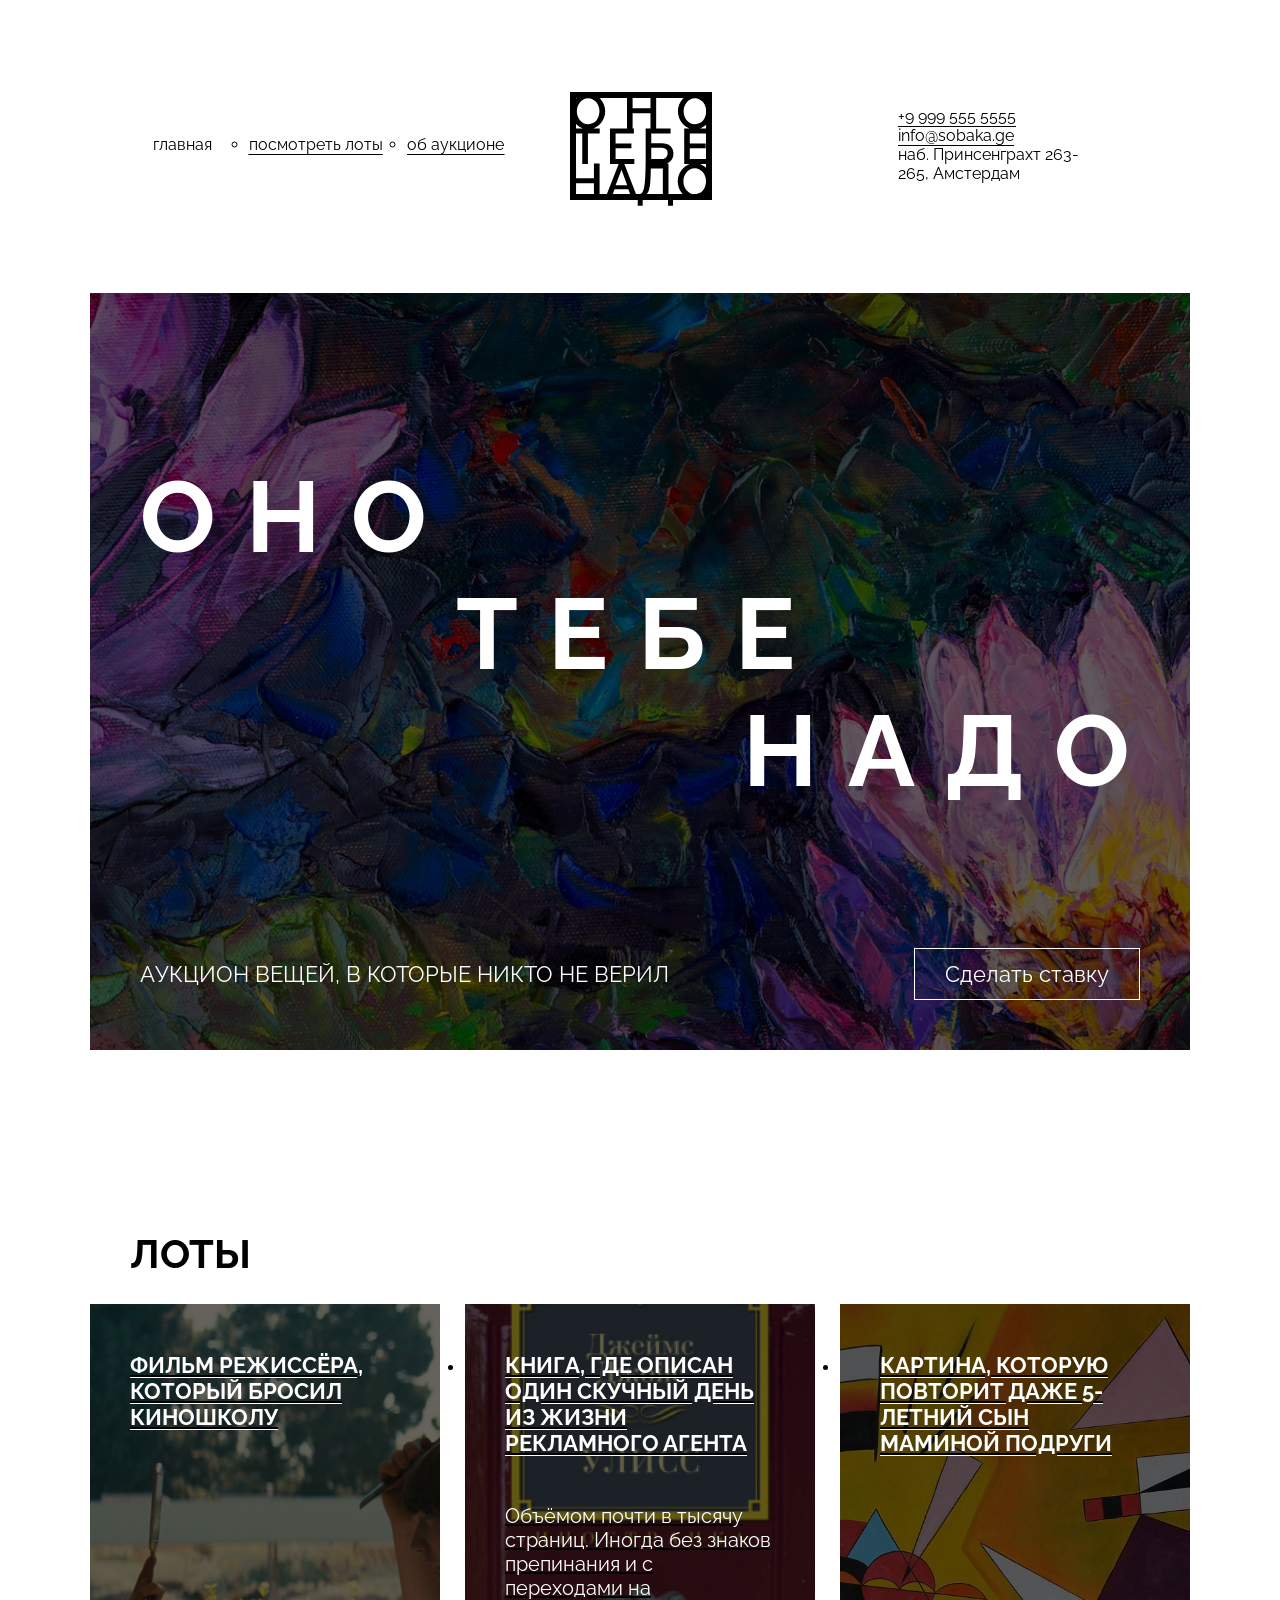
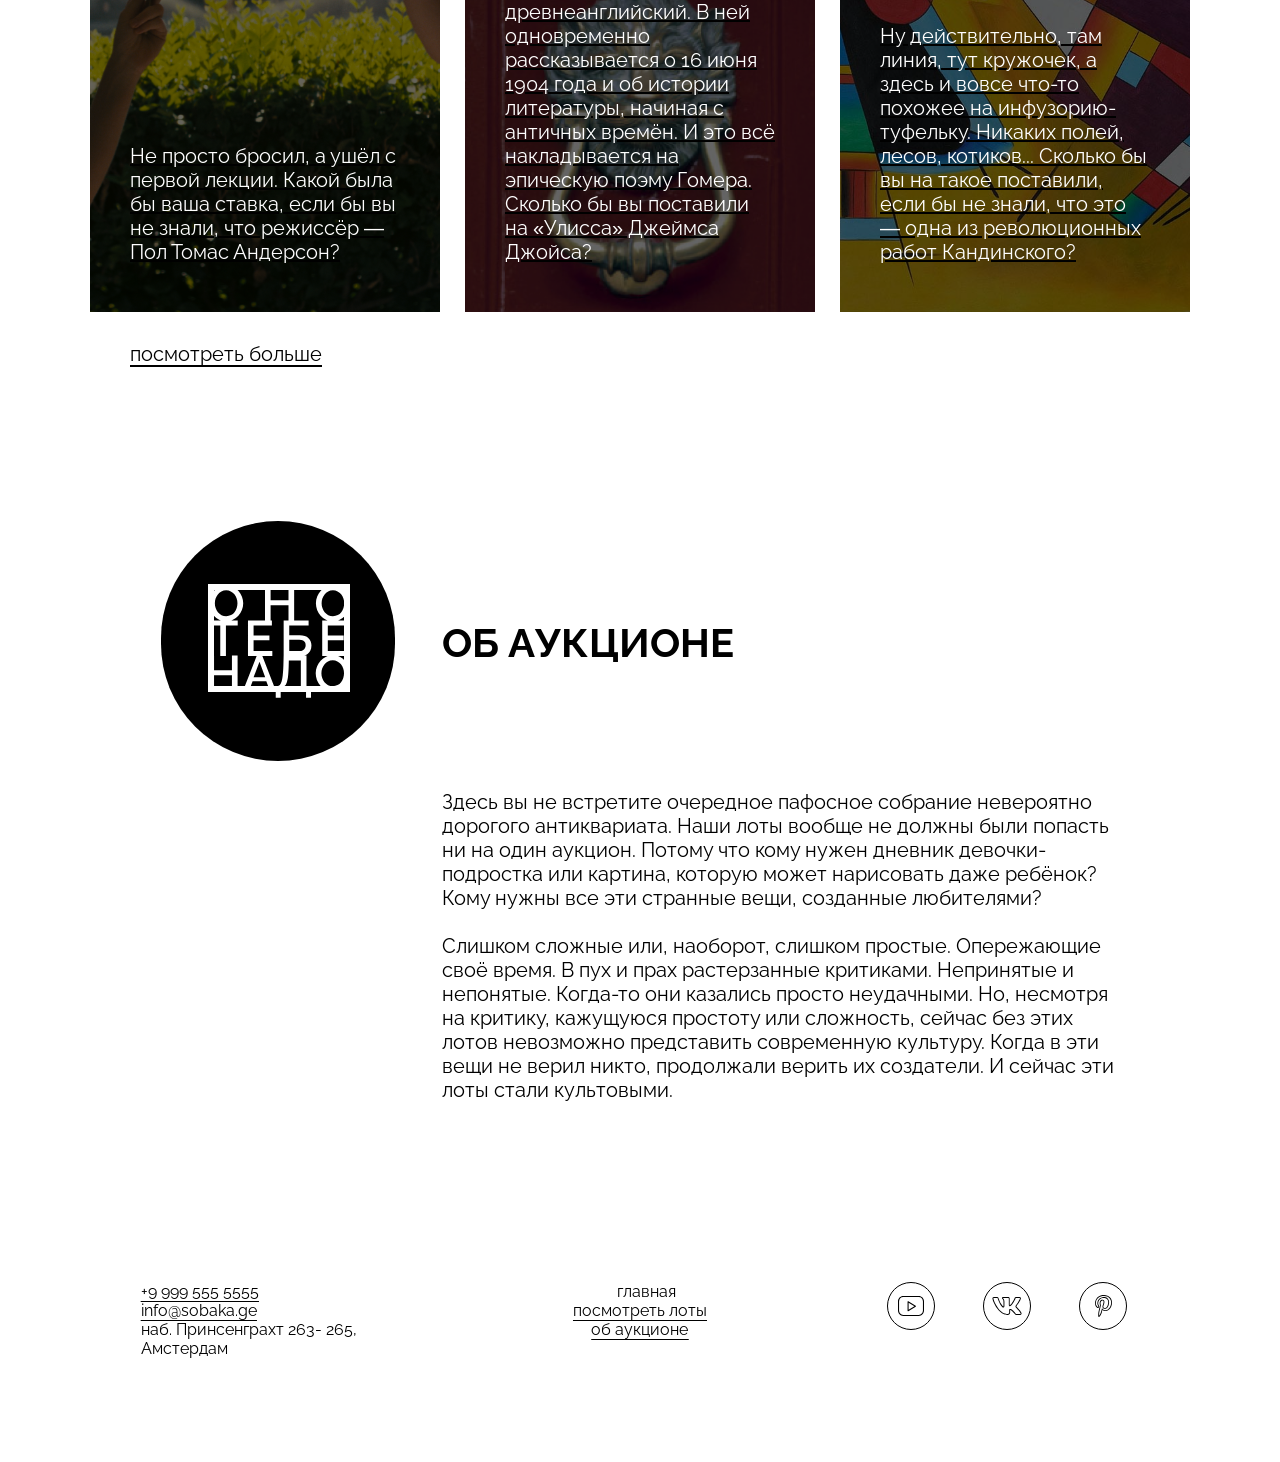
==== commit 2f8d306e: "исправил 4 ошибки" ====
--- a/index.html
+++ b/index.html
@@ -8,20 +8,20 @@
   <title>Оно тебе надо — аукцион вещей, в которые никто не верил</title>
   <link rel="stylesheet" href="fonts/fonts.css">
   <link rel="stylesheet" href="styles/global.css">
-  <link rel="stylesheet" href="styles/style.css">
+  <link rel="stylesheet" href="style.css">
 </head>
 
 <body>
   <header class="header">
     <nav id="main" class="nav">
       <ul class="menu">
-        <li class="link-active">
-          <a href="#0">главная</a>
+        <li class="menu_link link-active">
+          <a class="menu_link_underline_none" href="#0">главная</a>
         </li>
-        <li>
+        <li class="menu_link">
           <a href="#lots">посмотреть лоты</a>
         </li>
-        <li>
+        <li class="menu_link">
           <a href="#about">об аукционе</a>
         </li>
       </ul>
@@ -32,10 +32,11 @@
     </a>
     <address class="contacts">
       <ul class="address">
-        <li class="contacts_block"><a href="tel:+9 999 555 5555">+9 999 555 5555</a></li>
+        <li class="contacts_block"><a href="tel:+99995555555">+9 999 555 5555</a></li>
         <li class="contacts_block"><a href="mailto:info@sobaka.ge">info@sobaka.ge</a></li>
         <li class="contacts_block contacts_block_none"><a class="contacts_block_none"
-            href="https://yandex.ru/maps/-/CXFkNCne" target="_blank" rel="noopener noreferrer">наб. Принсенграхт 263- 265, Амстердам</a></li>
+            href="https://yandex.ru/maps/-/CXFkNCne" target="_blank" rel="noopener noreferrer">наб. Принсенграхт 263-
+            265, Амстердам</a></li>
       </ul>
     </address>
   </header>
@@ -64,34 +65,46 @@
         <h2 class="titlelots">Лоты</h2>
 
         <ul class="grid_lots">
-          <li class="content_lot img_card_lot_01">
-            <div class="overlay"></div>
-            <h2 class="titlots">Фильм режиссёра, который бросил киношколу</h2>
-            <h3 class="textlots">Не просто бросил, а ушёл с первой лекции. Какой была бы ваша ставка, если бы вы не
-              знали, что режиссёр
-              — Пол Томас Андерсон?</h3>
+          <li>
+            <a href="#0">
+              <article class="content_lot img_card_lot_left">
+                <div class="overlay"></div>
+                <h3 class="titlots">Фильм режиссёра, который бросил киношколу</h3>
+                <p class="textlots">Не просто бросил, а ушёл с первой лекции. Какой была бы ваша ставка, если бы вы не
+                  знали, что режиссёр — Пол Томас Андерсон?</p>
+              </article>
+            </a>
           </li>
-          <li class="content_lot img_card_lot_02">
-            <div class="overlay"></div>
-            <h2 class="titlots">Книга, где описан один скучный день из жизни рекламного агента</h2>
-            <h3 class="textlots">Объёмом почти в тысячу страниц. Иногда без знаков препинания и с переходами на
-              древнеанглийский. В ней
-              одновременно рассказывается о 16 июня 1904 года и об истории литературы, начиная с античных времён. И
-              это всё накладывается на эпическую поэму Гомера. Сколько бы вы поставили на «Улисса» Джеймса Джойса?</h3>
+          <li>
+            <a href="#0">
+              <article class="content_lot img_card_lot_middle">
+                <div class="overlay"></div>
+                <h3 class="titlots">Книга, где описан один скучный день из жизни рекламного агента</h3>
+                <p class="textlots">Объёмом почти в тысячу страниц. Иногда без знаков препинания и с переходами на
+                  древнеанглийский. В ней
+                  одновременно рассказывается о 16 июня 1904 года и об истории литературы, начиная с античных времён. И
+                  это всё накладывается на эпическую поэму Гомера. Сколько бы вы поставили на «Улисса» Джеймса Джойса?
+                </p>
+              </article>
+            </a>
+          </li>
+          <li>
+            <a href="#0">
+              <article class="content_lot img_card_lot_right">
+                <div class="overlay"></div>
+                <h3 class="titlots">Картина, которую повторит даже 5-летний сын маминой подруги</h3>
+                <p class="textlots">Ну действительно, там линия, тут кружочек, а здесь и вовсе что-то похожее на
+                  инфузорию-туфельку.
+                  Никаких полей, лесов, котиков... Сколько бы вы на такое поставили, если бы не знали, что это — одна из
+                  революционных работ Кандинского?</p>
+              </article>
+            </a>
+          </li>
+        </ul>
+        <div class="asidelots">
+          <a href="#0">посмотреть больше</a>
+        </div>
 
-          </li>
-          <li class="content_lot img_card_lot_03">
-            <div class="overlay"></div>
-            <h2 class="titlots">Картина, которую повторит даже 5-летний сын маминой подруги</h2>
-            <h3 class="textlots">Ну действительно, там линия, тут кружочек, а здесь и вовсе что-то похожее на
-              инфузорию-туфельку.
-              Никаких полей, лесов, котиков... Сколько бы вы на такое поставили, если бы не знали, что это — одна из
-              революционных работ Кандинского?</h3>
-          </li>
-          <div class="asidelots">
-            <a href="#0">посмотреть больше</a>
-          </div>
-        </ul>
       </section>
 
       <section class="about" id="about">
@@ -121,32 +134,35 @@
 
     <address class="contacts_foother">
       <ul class="address">
-        <li class="contacts_block"><a href="tel:+9 999 555 5555">+9 999 555 5555</a></li>
+        <li class="contacts_block"><a href="tel:+99995555555">+9 999 555 5555</a></li>
         <li class="contacts_block"><a href="mailto:info@sobaka.ge">info@sobaka.ge</a></li>
         <li class="contacts_block contacts_block_none"><a class="contacts_block_none"
-            href="https://yandex.ru/maps/-/CXFkNCne" target="_blank" rel="noopener noreferrer">наб. Принсенграхт 263- 265, Амстердам</a></li>
+            href="https://yandex.ru/maps/-/CXFkNCne" target="_blank" rel="noopener noreferrer">наб. Принсенграхт 263-
+            265, Амстердам</a></li>
       </ul>
     </address>
 
     <nav class="nav_foother">
       <ul class="menu_nav_foother">
-        <li class="link-active">
+        <li class="menu_link link-active">
           <a class="nav_decoration_none" href="#main">главная</a>
         </li>
-        <li>
+        <li class="menu_link">
           <a href="#lots">посмотреть лоты</a>
         </li>
-        <li>
+        <li class="menu_link">
           <a href="#about">об аукционе</a>
         </li>
       </ul>
 
     </nav>
     <ul class="img_foother">
-      <li><a href="https://www.youtube.com/" target="_blank" rel="noopener noreferrer"><img class="img_foother" src="images/yt.svg" alt="Логотип Ютуб"></a></li>
-      <li><a href="https://vk.ru/" target="_blank" rel="noopener noreferrer"><img class="img_foother" src="images/vk.svg" alt="ЛоготипВконтакте"></a></li>
-      <li><a href="https://ru.pinterest.com/" target="_blank" rel="noopener noreferrer"><img class="img_foother" src="images/pinterest.svg"
-            alt="Логотип Пинтерест"></a></li>
+      <li><a href="https://www.youtube.com/" target="_blank" rel="noopener noreferrer"><img class="img_foother"
+            src="images/yt.svg" alt="Логотип Ютуб"></a></li>
+      <li><a href="https://vk.ru/" target="_blank" rel="noopener noreferrer"><img class="img_foother"
+            src="images/vk.svg" alt="ЛоготипВконтакте"></a></li>
+      <li><a href="https://ru.pinterest.com/" target="_blank" rel="noopener noreferrer"><img class="img_foother"
+            src="images/pinterest.svg" alt="Логотип Пинтерест"></a></li>
     </ul>
   </footer>
 </body>
--- a/style.css
+++ b/style.css
@@ -0,0 +1,313 @@
+.header {
+    padding-top: 92px;
+    padding-bottom: 96px;
+    display: grid;
+    grid-template-columns: 1fr min-content 1fr;
+    align-items: center;
+}
+
+.logofirst {
+    display: block;
+    width: 148px;
+    height: 105px;
+
+}
+
+.menu {
+    display: grid;
+    grid-template-columns: 1fr 1fr 1fr;
+    position: relative;
+    list-style-type: circle;
+}
+
+
+
+.menu_link {
+    text-decoration: underline;
+    text-decoration-skip-ink: auto;
+    text-decoration-thickness: 1px;
+    text-underline-offset: 4px;
+}
+
+.link-active {
+    list-style: none;
+    text-align: end;
+    margin-right: 23%;
+    text-decoration: none;
+}
+
+.menu_link_underline_none {
+    text-decoration: none;
+}
+
+.contacts {
+    margin-left: 184px;
+    margin-right: 100px;
+    white-space: initial;
+}
+
+.address {
+    list-style: none;
+    font-style: normal;
+}
+
+.contacts_block {
+    text-decoration: underline;
+    text-decoration-skip-ink: auto;
+    text-decoration-thickness: 1px;
+    text-underline-offset: 4px;
+}
+
+.contacts_block_none {
+    text-decoration: none;
+    text-decoration-skip-ink: auto;
+}
+
+.main {
+    width: 100%;
+    height: max-content;
+}
+
+.cover {
+    min-height: 757px;
+    width: 1100px;
+    overflow: hidden;
+    margin-bottom: 180px;
+}
+
+
+
+.img_container {
+    position: relative;
+    width: 1100px;
+    min-height: 757px;
+    overflow: hidden;
+    display: flex;
+    background-size: cover;
+    background-image: url('images/cover.jpg');
+    flex-direction: column;
+    justify-content: space-between;
+    align-items: center;
+    margin-bottom: 180px;
+}
+
+.overlay {
+    position: absolute;
+    width: 100%;
+    height: 100%;
+    inset: 0;
+    background-color: rgba(0, 0, 0, 0.6);
+}
+
+.title {
+    width: 100%;
+    padding: 165px 50px;
+    padding-bottom: 0;
+    color: white;
+    font-size: 100px;
+    font-weight: 700;
+    letter-spacing: 30px;
+    display: flex;
+    z-index: 3;
+    flex-direction: column;
+    justify-content: center;
+    text-transform: uppercase;
+}
+
+.title_align_start {
+    text-align: start;
+}
+
+.title_align_center {
+    text-align: center;
+}
+
+.title_align_end {
+    text-align: end;
+    margin-right: -20px;
+}
+
+.description {
+    z-index: 3;
+    display: flex;
+    color: white;
+    text-transform: uppercase;
+    font-size: 22px;
+    word-spacing: 90%;
+    width: 100%;
+    min-height: 51px;
+    align-items: center;
+    padding: 50px;
+    padding-top: 0;
+    justify-content: space-between;
+}
+
+.button {
+    display: flex;
+    height: 100%;
+    border: 1px solid white;
+    text-decoration: none;
+    align-content: center;
+    padding: 12px 30px;
+    background-color: unset;
+    color: white;
+}
+
+
+.lots {
+    position: relative;
+    width: 100%;
+}
+
+.titlelots {
+    text-transform: uppercase;
+    font-size: 40px;
+    font-weight: bold;
+    margin-left: 40px;
+}
+
+.grid_lots {
+    width: 100%;
+    display: grid;
+    grid-template-columns: 1fr 1fr 1fr;
+    overflow: hidden;
+    gap: 25px;
+    padding-top: 27px;
+}
+
+.content_lot {
+    width: 100%;
+    position: relative;
+    height: 100%;
+    overflow: hidden;
+    display: flex;
+    background-size: cover;
+    background-position: center;
+    justify-content: space-between;
+    flex-direction: column;
+}
+
+.img_card_lot_left {
+    background-image: url('images/card-lot-01.jpg');
+}
+
+.img_card_lot_middle {
+    background-image: url('images/card-lot-02.jpg');
+}
+
+.img_card_lot_right {
+    background-image: url('images/card-lot-03.jpg');
+}
+
+.titlots {
+    color: white;
+    padding: 48px 40px 0;
+    font-size: 22px;
+    font-weight: bold;
+    text-transform: uppercase;
+    text-decoration: underline;
+    text-decoration-skip-ink: auto;
+    text-decoration-thickness: 1px;
+    text-underline-offset: 4px;
+    z-index: 3;
+}
+
+.textlots {
+    color: white;
+    font-size: 20px;
+    padding: 48px 40px;
+    z-index: 3;
+    font-weight: 400;
+}
+
+.asidelots {
+    margin-left: 40px;
+    font-size: 20px;
+    text-decoration: underline;
+    text-decoration-skip-ink: auto;
+    text-decoration-thickness: 1px;
+    text-underline-offset: 4px;
+    padding-top: 30px;
+
+}
+
+.about {
+    position: relative;
+    width: 1052px;
+    min-height: 595px;
+    padding: 120px 24px 0;
+    display: flex;
+    justify-content: space-between;
+}
+
+.imgwhitelogo {
+    margin: auto;
+    width: 148px;
+    height: 114px;
+}
+
+.blackitem {
+    width: 240px;
+    height: 240px;
+    border-radius: 240px;
+    background-color: black;
+    align-content: center;
+    margin: 35px 47px;
+}
+
+.asidecont {
+    width: 693px;
+    gap: 100px;
+    display: flex;
+    flex-direction: column;
+    justify-content: space-between;
+    margin-top: 133px;
+}
+
+.asidetitle {
+    text-transform: uppercase;
+    font-size: 40px;
+}
+
+.aboutinfo {
+    font-size: 20px;
+    font-weight: normal;
+    padding-top: 24px;
+}
+
+.footer {
+    display: grid;
+    grid-template-columns: 1fr 1fr 1fr;
+    width: 100%;
+    min-height: 180px;
+    justify-items: center;
+}
+
+.contacts_foother {
+    max-width: 265px;
+    list-style: none;
+    font-style: normal;
+}
+
+.nav_foother {
+    text-align: center;
+}
+
+.menu_nav_foother {
+    display: grid;
+    grid-template-rows: 1fr 1fr 1fr;
+    list-style-type: none;
+}
+
+.nav_decoration_none {
+    text-decoration: none;
+}
+
+.img_foother {
+    width: 48px;
+    display: flex;
+    gap: 48px;
+    align-items: flex-start;
+    justify-content: center;
+    list-style: none;
+}
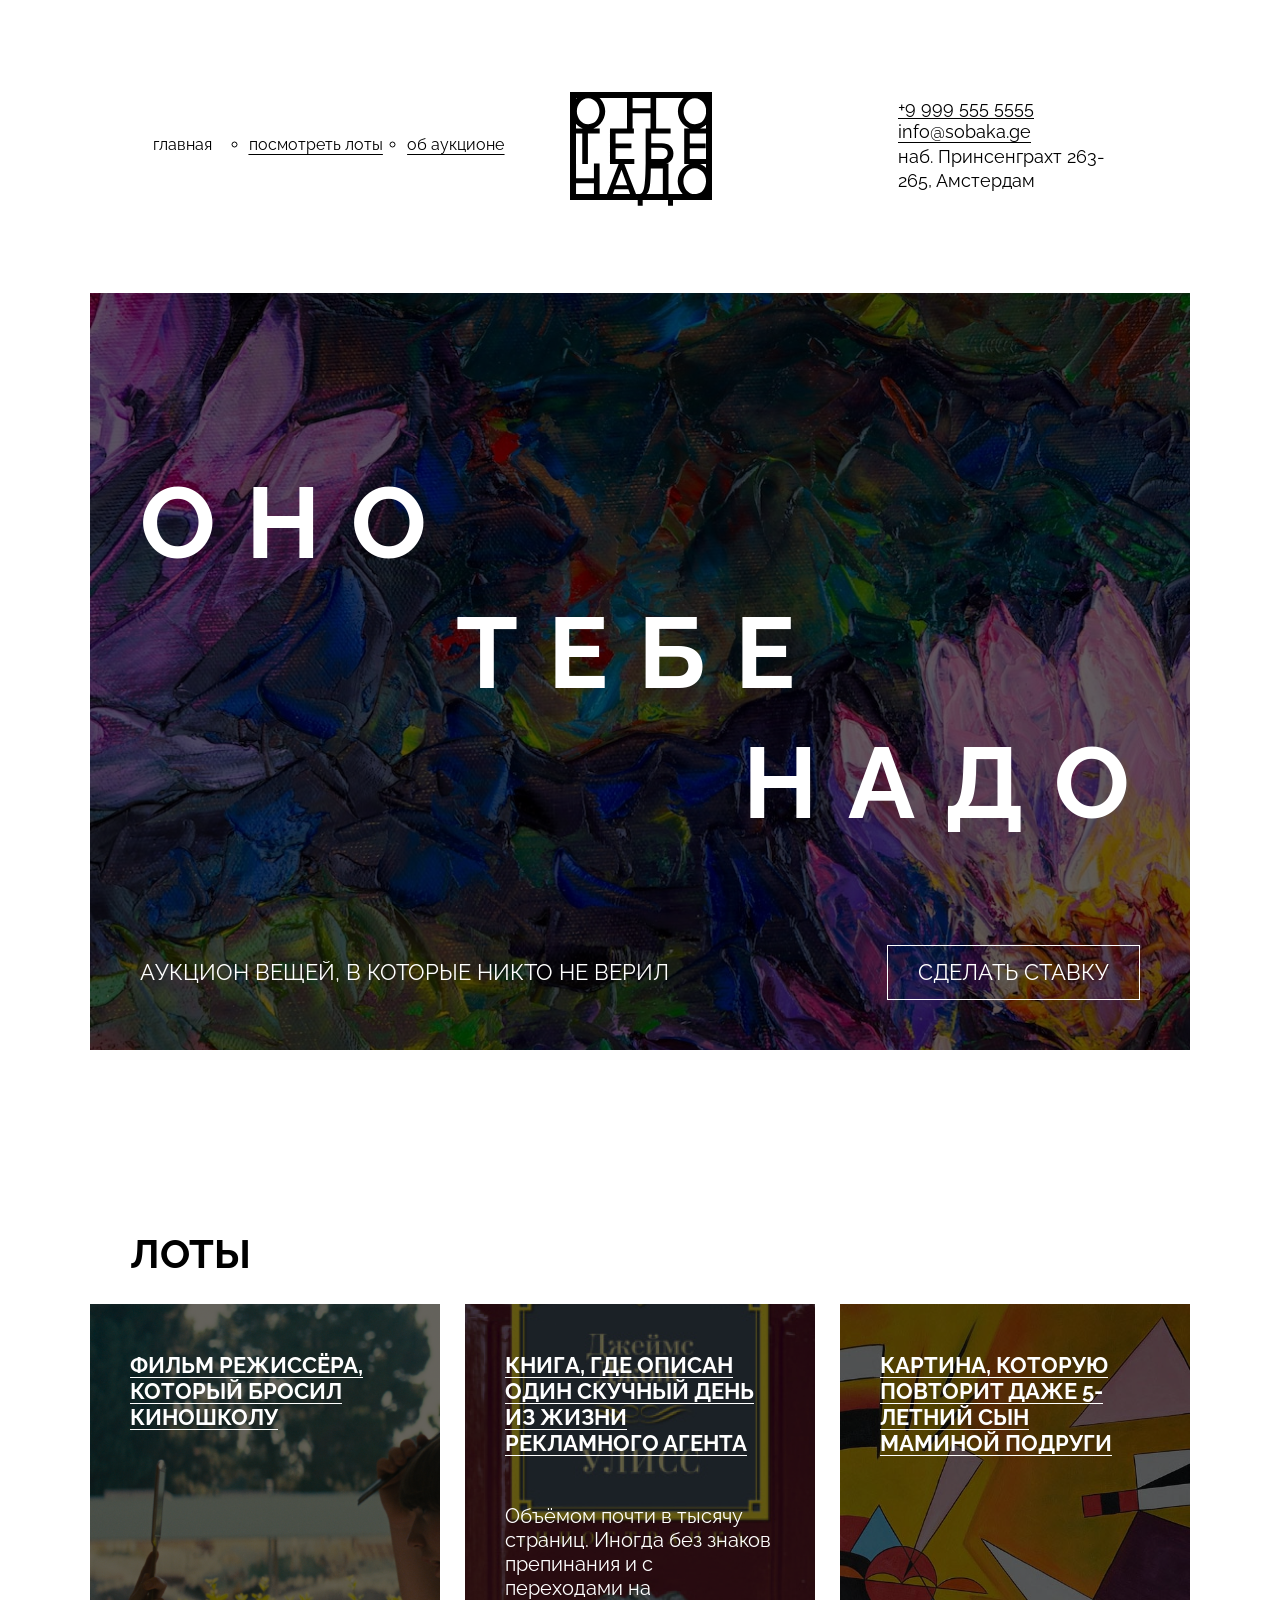
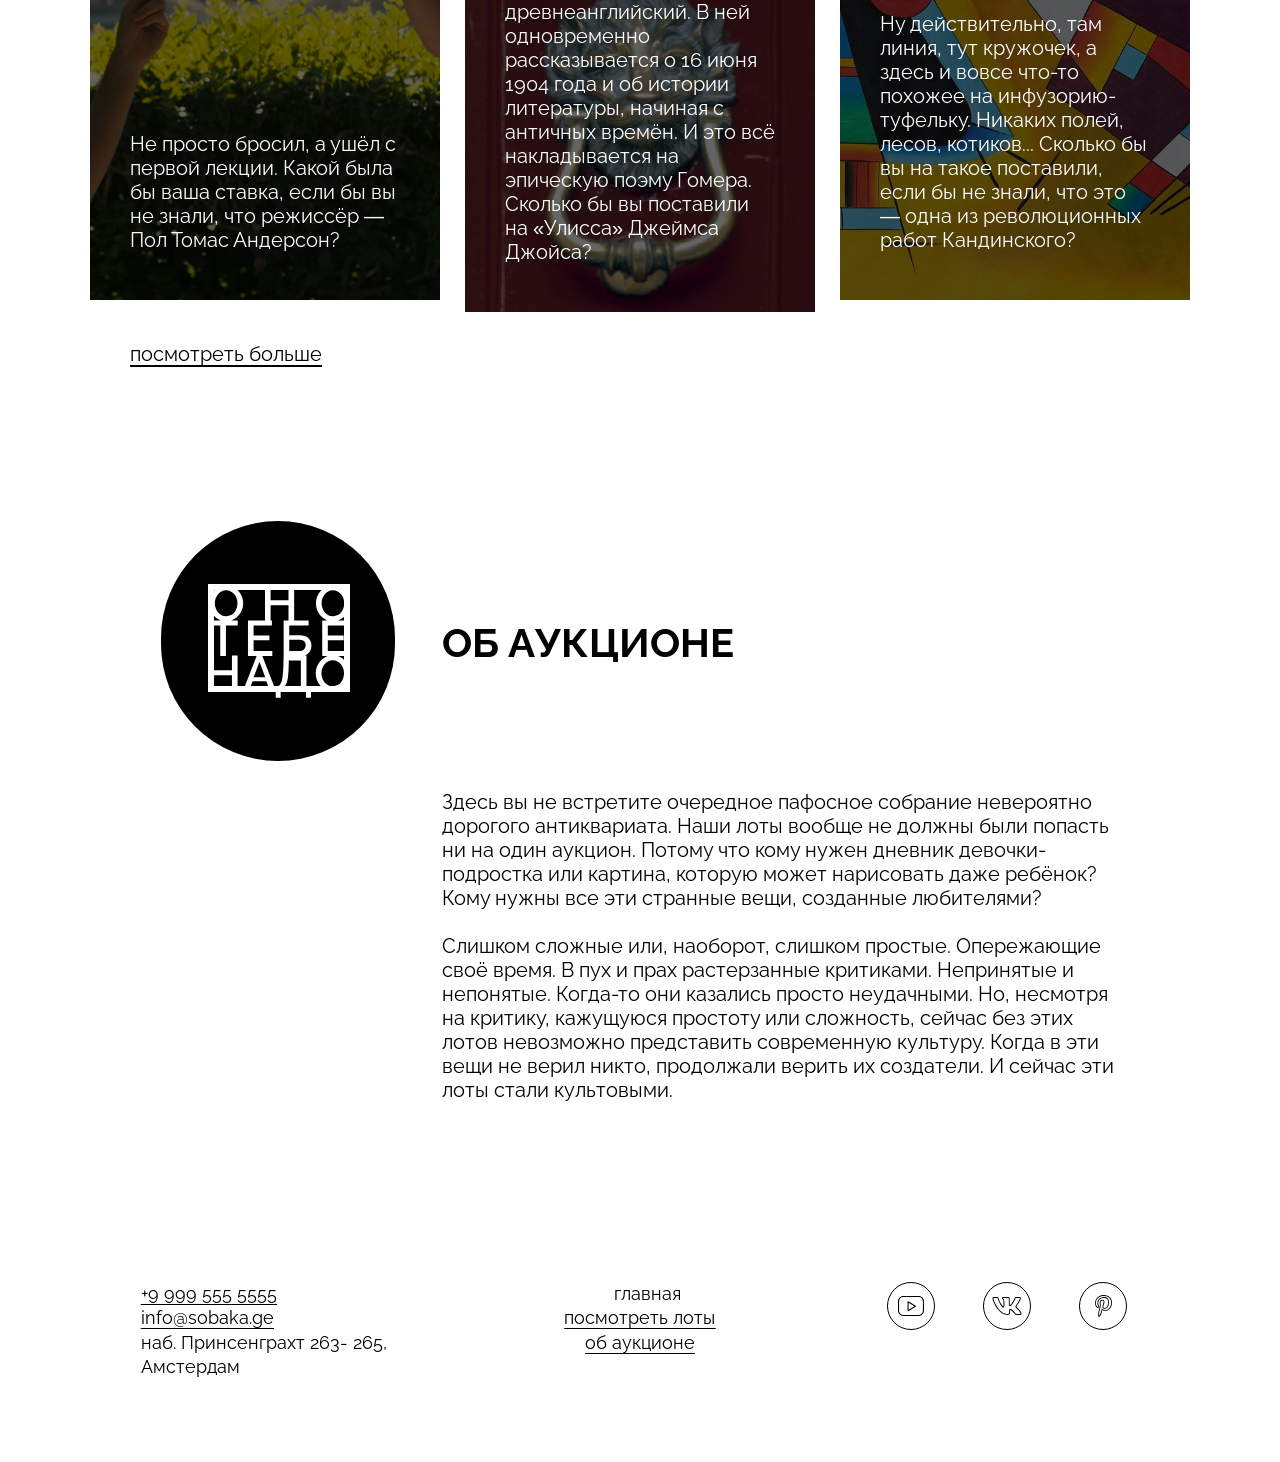
==== commit 3d753907: "Исправления нюансов" ====
--- a/index.html
+++ b/index.html
@@ -8,7 +8,7 @@
   <title>Оно тебе надо — аукцион вещей, в которые никто не верил</title>
   <link rel="stylesheet" href="fonts/fonts.css">
   <link rel="stylesheet" href="styles/global.css">
-  <link rel="stylesheet" href="style.css">
+  <link rel="stylesheet" href="styles/style.css">
 </head>
 
 <body>
@@ -42,31 +42,30 @@
   </header>
 
   <main class="main">
-    <section class="cover">
-      <div class="img_container">
+    <div class="img_container">
 
-        <div class="overlay"></div>
-        <h1 class="title">
-          <span class="title_align_start">Оно</span>
-          <span class="title_align_center">Тебе</span>
-          <span class="title_align_end">Надо</span>
-        </h1>
+      <div class="overlay"></div>
+      <h1 class="title">
+        <span class="title_align_start">Оно</span>
+        <span class="title_align_center">Тебе</span>
+        <span class="title_align_end">Надо</span>
+      </h1>
 
 
 
-        <div class="description">
-          <p>Аукцион вещей, в которые никто не верил</p>
-          <button class="button">Сделать ставку</button>
-        </div>
-
+      <div class="description">
+        <p>Аукцион вещей, в которые никто не верил</p>
+        <button class="button">Сделать ставку</button>
       </div>
 
+    </div>
+    <section class="cover">
       <section class="lots" id="lots">
         <h2 class="titlelots">Лоты</h2>
 
         <ul class="grid_lots">
           <li>
-            <a href="#0">
+            <a class="content_lot_none_decor" href="#0">
               <article class="content_lot img_card_lot_left">
                 <div class="overlay"></div>
                 <h3 class="titlots">Фильм режиссёра, который бросил киношколу</h3>
@@ -76,7 +75,7 @@
             </a>
           </li>
           <li>
-            <a href="#0">
+            <a class="content_lot_none_decor" href="#0">
               <article class="content_lot img_card_lot_middle">
                 <div class="overlay"></div>
                 <h3 class="titlots">Книга, где описан один скучный день из жизни рекламного агента</h3>
@@ -89,7 +88,7 @@
             </a>
           </li>
           <li>
-            <a href="#0">
+            <a class="content_lot_none_decor" href="#0">
               <article class="content_lot img_card_lot_right">
                 <div class="overlay"></div>
                 <h3 class="titlots">Картина, которую повторит даже 5-летний сын маминой подруги</h3>
--- a/styles/style.css
+++ b/styles/style.css
@@ -0,0 +1,330 @@
+.header {
+    padding-top: 92px;
+    padding-bottom: 96px;
+    display: grid;
+    grid-template-columns: 1fr min-content 1fr;
+    align-items: center;
+}
+
+.logofirst {
+    display: block;
+    width: 148px;
+    height: 105px;
+
+}
+
+.menu {
+    display: grid;
+    grid-template-columns: 1fr 1fr 1fr;
+    position: relative;
+    list-style-type: circle;
+}
+
+
+
+.menu_link {
+    text-decoration: underline;
+    text-decoration-skip-ink: auto;
+    text-decoration-thickness: 1px;
+    text-underline-offset: 4px;
+}
+
+.link-active {
+    list-style: none;
+    text-align: end;
+    margin-right: 23%;
+    text-decoration: none;
+}
+
+.menu_link_underline_none {
+    text-decoration: none;
+}
+
+.contacts {
+    margin-left: 184px;
+    margin-right: 51px;
+    white-space: initial;
+    font-family: Raleway;
+    font-weight: 400;
+    font-size: 18px;
+    line-height: 24.3px;
+    letter-spacing: 0%;
+
+}
+
+.address {
+    list-style: none;
+    font-style: normal;
+}
+
+.contacts_block {
+    text-decoration: underline;
+    text-decoration-skip-ink: auto;
+    text-decoration-thickness: 1px;
+    text-underline-offset: 4px;
+}
+
+.contacts_block_none {
+    text-decoration: none;
+    text-decoration-skip-ink: auto;
+}
+
+.main {
+    width: 100%;
+    height: max-content;
+}
+
+.cover {
+    min-height: 757px;
+    width: 1100px;
+    overflow: hidden;
+    margin-bottom: 180px;
+}
+
+
+
+.img_container {
+    position: relative;
+    width: 1100px;
+    min-height: 757px;
+    overflow: hidden;
+    display: flex;
+    background-size: cover;
+    background-image: url('../images/cover.jpg');
+    flex-direction: column;
+    justify-content: space-between;
+    align-items: center;
+    margin-bottom: 180px;
+    line-height: 1.3;
+}
+
+.overlay {
+    position: absolute;
+    width: 100%;
+    height: 100%;
+    inset: 0;
+    background-color: rgba(0, 0, 0, 0.6);
+}
+
+.title {
+    width: 100%;
+    padding: 165px 50px;
+    padding-bottom: 0;
+    color: white;
+    font-size: 100px;
+    font-weight: 700;
+    letter-spacing: 30px;
+    display: flex;
+    z-index: 3;
+    flex-direction: column;
+    justify-content: center;
+    text-transform: uppercase;
+}
+
+.title_align_start {
+    text-align: start;
+}
+
+.title_align_center {
+    text-align: center;
+}
+
+.title_align_end {
+    text-align: end;
+    margin-right: -20px;
+}
+
+.description {
+    z-index: 3;
+    display: flex;
+    color: white;
+    text-transform: uppercase;
+    font-size: 22px;
+    word-spacing: 90%;
+    width: 100%;
+    align-items: center;
+    padding: 50px;
+    padding-top: 0;
+    justify-content: space-between;
+}
+
+.button {
+    display: flex;
+    height: 100%;
+    border: 1px solid white;
+    text-decoration: none;
+    align-content: center;
+    padding: 12px 30px;
+    background-color: unset;
+    color: white;
+    text-transform: uppercase;
+}
+
+
+.lots {
+    position: relative;
+    width: 100%;
+}
+
+.titlelots {
+    text-transform: uppercase;
+    font-size: 40px;
+    font-weight: bold;
+    margin-left: 40px;
+}
+
+.grid_lots {
+    width: 100%;
+    display: grid;
+    grid-template-columns: 1fr 1fr 1fr;
+    overflow: hidden;
+    gap: 25px;
+    padding-top: 27px;
+    text-decoration: none;
+    list-style: none;
+}
+
+.content_lot_none_decor {
+    text-decoration: none;
+}
+
+.content_lot {
+    width: 100%;
+    position: relative;
+    min-height: 596px;
+    overflow: hidden;
+    display: flex;
+    background-size: cover;
+    background-position: center;
+    justify-content: space-between;
+    flex-direction: column;
+}
+
+.img_card_lot_left {
+    background-image: url('../images/card-lot-01.jpg');
+}
+
+.img_card_lot_middle {
+    background-image: url('../images/card-lot-02.jpg');
+}
+
+.img_card_lot_right {
+    background-image: url('../images/card-lot-03.jpg');
+}
+
+.titlots {
+    color: white;
+    padding: 48px 40px 0;
+    font-size: 22px;
+    font-weight: bold;
+    text-transform: uppercase;
+    text-decoration: underline;
+    text-decoration-skip-ink: auto;
+    text-decoration-thickness: 1px;
+    text-underline-offset: 4px;
+    z-index: 3;
+}
+
+.textlots {
+    color: white;
+    font-size: 20px;
+    padding: 48px 40px;
+    z-index: 3;
+    font-weight: 400;
+}
+
+.asidelots {
+    margin-left: 40px;
+    font-size: 20px;
+    text-decoration: underline;
+    text-decoration-skip-ink: auto;
+    text-decoration-thickness: 1px;
+    text-underline-offset: 4px;
+    padding-top: 30px;
+
+}
+
+.about {
+    position: relative;
+    width: 1052px;
+    padding: 120px 24px 0;
+    display: flex;
+    justify-content: space-between;
+}
+
+.imgwhitelogo {
+    margin: auto;
+    width: 148px;
+    height: 114px;
+}
+
+.blackitem {
+    width: 240px;
+    height: 240px;
+    border-radius: 240px;
+    background-color: black;
+    align-content: center;
+    margin: 35px 47px;
+}
+
+.asidecont {
+    width: 693px;
+    gap: 100px;
+    display: flex;
+    flex-direction: column;
+    justify-content: space-between;
+    margin-top: 133px;
+}
+
+.asidetitle {
+    text-transform: uppercase;
+    font-size: 40px;
+}
+
+.aboutinfo {
+    font-size: 20px;
+    font-weight: normal;
+    padding-top: 24px;
+}
+
+.footer {
+    display: grid;
+    grid-template-columns: 1fr 1fr 1fr;
+    width: 100%;
+    min-height: 180px;
+    justify-items: center;
+    font-family: Raleway;
+    font-weight: 400;
+    font-size: 18px;
+    line-height: 24.3px;
+    letter-spacing: 0%;
+}
+
+.contacts_foother {
+    max-width: 265px;
+    list-style: none;
+    font-style: normal;
+}
+
+.nav_foother {
+    text-align: center;
+}
+
+.menu_nav_foother {
+    display: grid;
+    grid-template-rows: 1fr 1fr 1fr;
+    list-style-type: none;
+}
+
+.nav_decoration_none {
+    text-decoration: none;
+}
+
+.img_foother {
+    width: 48px;
+    display: flex;
+    gap: 48px;
+    align-items: flex-start;
+    justify-content: center;
+    list-style: none;
+}
